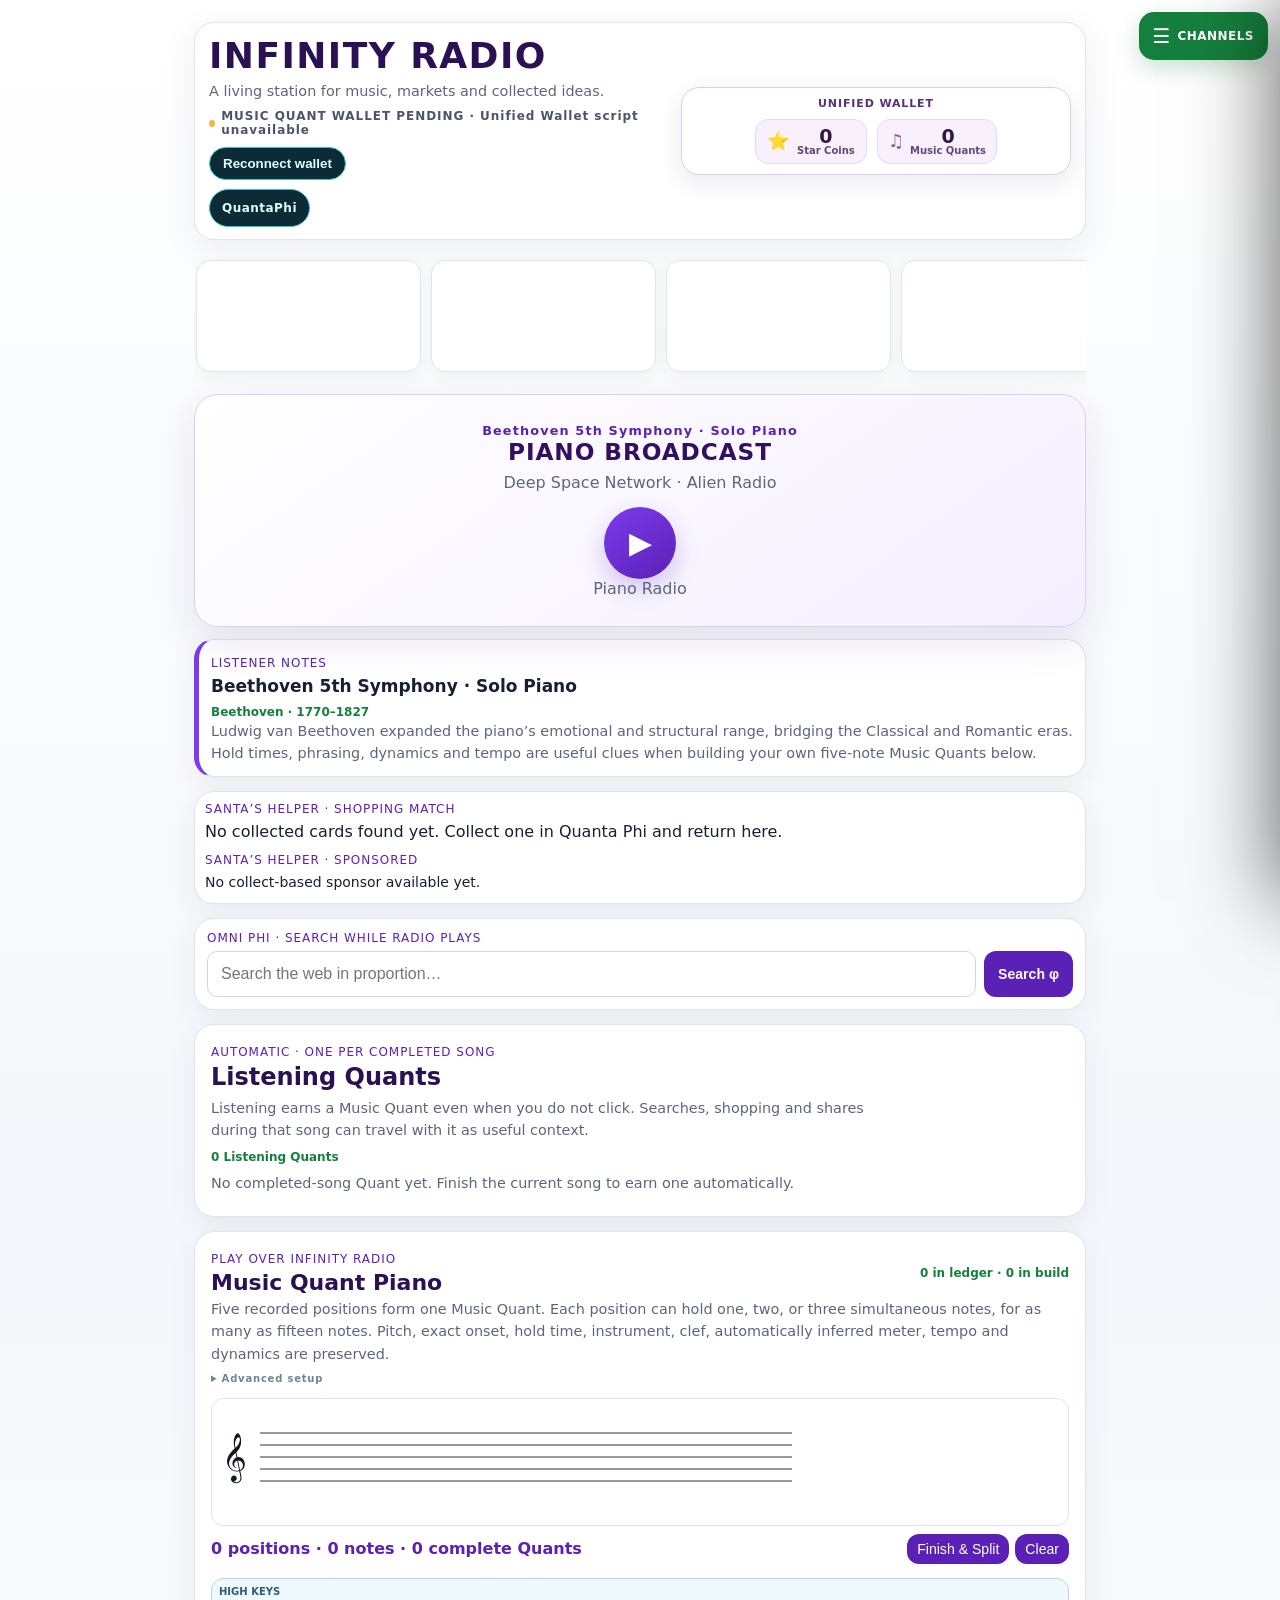
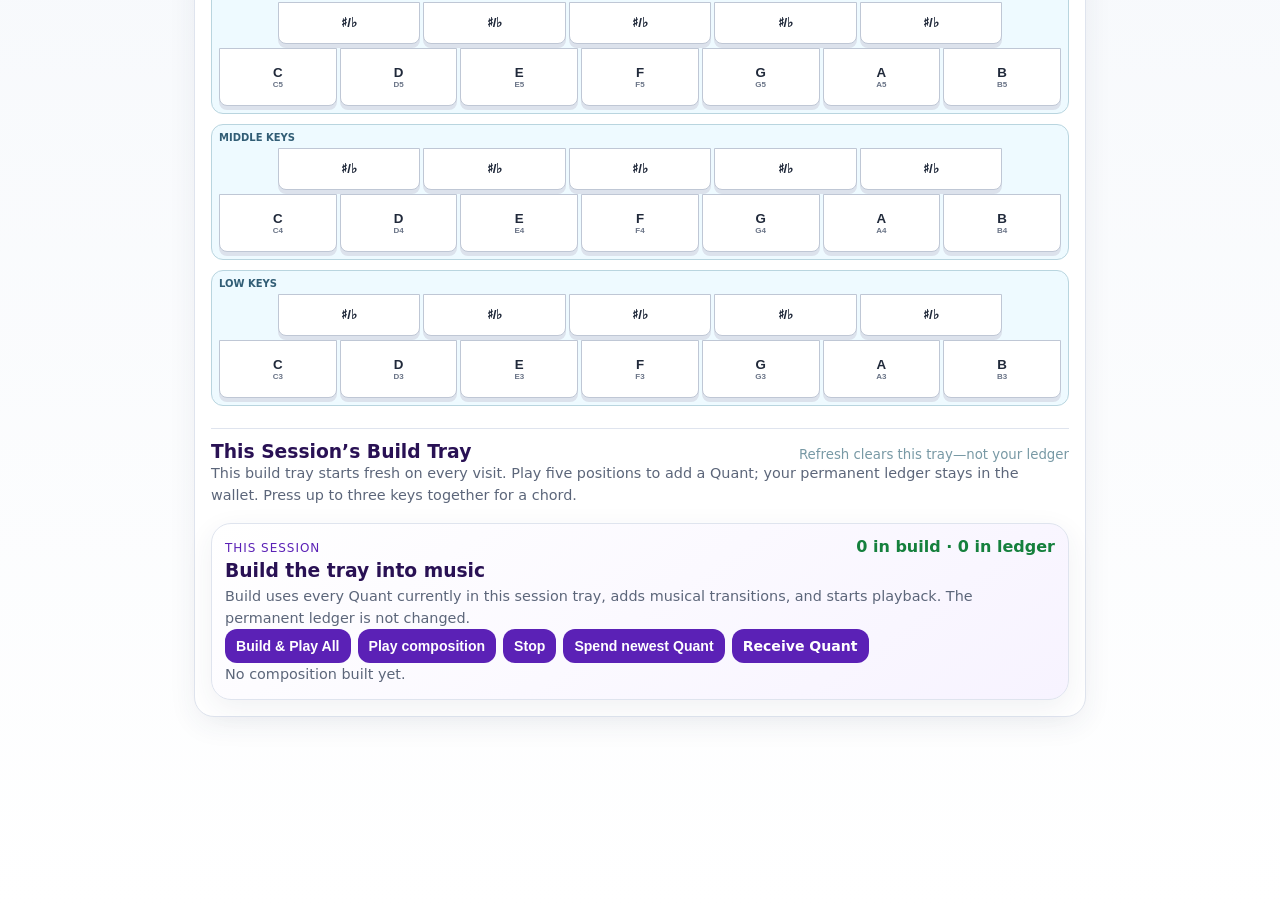
==== index.html @ 3c71a36d "Fix Radio device-wallet sync using shared cloud wallet bridge" ====
<!DOCTYPE html>
<html lang="en">
<head>
<meta charset="UTF-8">
<meta http-equiv="Cache-Control" content="no-cache, no-store, must-revalidate">
<meta name="viewport" content="width=device-width,initial-scale=1">
<title>Infinity Radio | QuantaPhi</title>
<link rel="canonical" href="https://quantaphi.org/infinity-radio/">
<meta name="description" content="Classical piano, live metals, and deep-focus listening across the Infinity network.">
<meta property="og:type" content="website">
<meta property="og:title" content="Infinity Radio | QuantaPhi">
<meta property="og:description" content="Classical piano, live metals, and deep-focus listening across the Infinity network.">
<meta property="og:url" content="https://quantaphi.org/infinity-radio/">
<meta property="og:image" content="https://quantaphi.org/infinity-radio/social-preview.png">
<meta property="og:image:width" content="1200">
<meta property="og:image:height" content="600">
<meta name="twitter:card" content="summary_large_image">
<meta name="twitter:title" content="Infinity Radio | QuantaPhi">
<meta name="twitter:description" content="Classical piano, live metals, and deep-focus listening across the Infinity network.">
<meta name="twitter:image" content="https://quantaphi.org/infinity-radio/social-preview.png">
<meta name="twitter:image:alt" content="Infinity Radio — classical piano, live metals, and deep focus.">
<link rel="stylesheet" href="style.css">
<style>
body{margin:0;background:#020812;color:#dff;font-family:Arial,sans-serif}
.radio-shell{max-width:760px;margin:auto;padding:14px}
.radio-head{display:flex;align-items:center;justify-content:space-between;gap:12px;margin:4px 0 16px}.radio-home-link{display:inline-flex;align-items:center;justify-content:center;min-height:38px;padding:0 12px;margin-top:9px;border:1px solid #37c9bd;border-radius:999px;background:#0c2b37;color:#dff;text-decoration:none;font:800 12px/1 system-ui,sans-serif;letter-spacing:.04em}.radio-brand{min-width:0}.radio-title{font-size:clamp(22px,7vw,34px);font-weight:900;letter-spacing:3px;margin:0}.radio-subtitle{margin:5px 0 0;color:#83a6b7;font-size:12px;letter-spacing:.08em}.wallet-host{flex:0 0 auto}.ledger-state{display:inline-flex;align-items:center;gap:6px;margin-top:7px;color:#86a7b7;font:700 10px/1 system-ui,sans-serif;letter-spacing:.08em}.ledger-state::before{content:'';width:7px;height:7px;border-radius:50%;background:#f2b84b;box-shadow:0 0 9px #f2b84b}.ledger-state.connected::before{background:#37e6a5;box-shadow:0 0 10px #37e6a5}.connect-account{display:block;margin-top:9px;border:1px solid #37c9bd;border-radius:999px;background:#0c2b37;color:#dff;padding:8px 13px;font-weight:700;cursor:pointer}.connect-account[hidden]{display:none}.account-dialog{width:min(420px,calc(100vw - 36px));box-sizing:border-box;border:1px solid #3aa3a5;border-radius:18px;background:#071827;color:#dff;box-shadow:0 20px 70px #000b;padding:20px}.account-dialog::backdrop{background:#000b}.account-dialog h2{margin:0 0 8px}.account-dialog p{line-height:1.4;color:#a9c7d1}.account-dialog label{display:block;margin:12px 0 5px}.account-dialog input{width:100%;box-sizing:border-box;min-height:42px;border:1px solid #53727b;border-radius:8px;background:#07111c;color:#fff;padding:9px;font-size:16px}.account-actions{display:flex;gap:10px;justify-content:flex-end;margin-top:16px}.account-actions button{border:1px solid #37c9bd;border-radius:9px;background:#103441;color:#fff;padding:10px 13px;font-weight:700}.account-status{min-height:1.4em;font-size:13px}
.metals{display:flex;gap:10px;overflow-x:auto;padding-bottom:12px}
.metal-widget{width:225px;height:106px;flex:0 0 225px;border:1px solid #314457;border-radius:8px;background:#06101d}
.player{position:relative;overflow:hidden;margin-top:18px;border:1px solid #2d6278;border-radius:20px;padding:34px 20px;text-align:center;background:radial-gradient(circle at 50% 0,#143a50 0,#071426 45%,#030a12 100%);box-shadow:0 18px 50px #0008,inset 0 1px #ffffff12}.player::before{content:'';position:absolute;inset:auto -10% -65px;height:150px;background:repeating-linear-gradient(90deg,#16d9d133 0 3px,transparent 3px 11px);mask:linear-gradient(transparent,#000);opacity:.8}.player>*{position:relative;z-index:1}
.player h1{font-size:22px;letter-spacing:2px;margin:0 0 8px}.player p{opacity:.72}
#play-btn{width:76px;height:76px;border-radius:50%;border:1px solid #16d9d1;background:#092438;color:white;font-size:30px;margin-top:15px}
.ad-rail{margin-top:14px;border:1px solid #314457;border-radius:10px;background:#06101d;padding:10px;min-height:58px}
.ad-label{font-size:10px;letter-spacing:1.5px;opacity:.6;margin-bottom:6px}
#ad-slot{font-size:14px;line-height:1.4} #ad-slot a{color:#dff}
#quanta-feed{display:grid;gap:10px}.quanta-card{border:1px solid #21465b;border-radius:9px;padding:10px;background:#071426}.quanta-card img{width:100%;max-height:210px;object-fit:cover;border-radius:7px;margin-bottom:8px}.quanta-card strong{display:block}.quanta-card p{font-size:13px;line-height:1.45;opacity:.82}.quanta-card a{color:#7ff}
.commerce-ad{position:relative;display:block;min-height:250px;border-radius:12px;overflow:hidden;background:linear-gradient(135deg,#101f31,#07101d);text-decoration:none;color:#fff}.commerce-ad img{display:block;width:100%;height:280px;object-fit:cover;margin:0!important;border-radius:0!important}.commerce-ad::after{content:'SHOP NOW';position:absolute;right:10px;bottom:10px;padding:9px 12px;border-radius:999px;background:#ffe15a;color:#171000;font:900 12px/1 Arial,sans-serif;letter-spacing:.08em;box-shadow:0 6px 18px #0008}.commerce-ad-loading{display:grid;place-items:center;min-height:250px;color:#aee;font-size:12px;letter-spacing:.12em}.commerce-note{margin-top:7px;font-size:10px;line-height:1.35;opacity:.58}
.omni-workbench{margin-top:14px;border:1px solid #315d75;border-radius:14px;background:#06101d;padding:12px}
.omni-search-form{display:flex;gap:8px}.omni-search-form input{min-width:0;flex:1;padding:13px;border:1px solid #315d75;border-radius:10px;background:#020812;color:#fff;font-size:16px}.omni-search-form button,.omni-browser-close{border:1px solid #16d9d1;border-radius:10px;background:#092438;color:#dff;font-weight:800;padding:10px 14px}
.omni-browser{margin-top:12px;border:1px solid #315d75;border-radius:12px;overflow:hidden;background:#fff}.omni-browser[hidden]{display:none}.omni-browser-head{display:flex;align-items:center;justify-content:space-between;gap:10px;padding:8px 10px;background:#071426;color:#dff}.omni-browser iframe{display:block;width:100%;height:72vh;min-height:560px;border:0;background:#fff}
body.web-mode .player{position:sticky;top:6px;z-index:50;margin-top:8px;padding:8px 12px;display:grid;grid-template-columns:1fr auto;align-items:center;text-align:left;box-shadow:0 10px 28px #000c}
body.web-mode .player h1,body.web-mode .player p,body.web-mode #piano-status{display:none}body.web-mode #play-btn{grid-column:2;grid-row:1;width:48px;height:48px;margin:0;font-size:20px}body.web-mode #np-channel{grid-column:1;grid-row:1;font-size:12px;letter-spacing:1.5px}
@media(max-width:520px){.radio-head{display:grid;grid-template-columns:minmax(0,1fr);align-items:start;gap:10px;padding-right:52px}.radio-brand{width:100%;min-width:0}.radio-title{font-size:clamp(20px,7vw,28px);line-height:1.05;white-space:nowrap}.radio-subtitle{max-width:none}.wallet-host{width:100%;min-width:0}.wallet-host #controlPhiWalletButton{width:100%;min-height:42px!important;justify-content:center;padding:7px 10px!important}.cp-wallet-button-label{display:inline!important}.cp-wallet-button-assets{display:grid!important}.omni-browser iframe{height:76vh;min-height:520px}}
</style>
<link rel="stylesheet" href="oracle-theme.css?v=20260927-oracle1"><style id="radio-wallet-cards">
.wallet-host #controlPhiWalletButton{display:flex;flex-wrap:wrap;justify-content:center;gap:10px;width:100%;padding:10px;border:1px solid #cfb9df;border-radius:18px;background:#fff;color:#321647;box-shadow:0 8px 25px #351c4d18}
.wallet-host #controlPhiWalletButton .cp-wallet-button-label{flex-basis:100%;font-size:11px;letter-spacing:.08em;text-transform:uppercase;color:#583273}
.wallet-host #controlPhiWalletButton .cp-wallet-pill{display:grid;grid-template-columns:auto auto;grid-template-rows:auto auto;column-gap:6px;align-items:center;min-width:112px;padding:7px 10px;border:1px solid #e8d8f0;border-radius:13px;background:#f8f1fc}
.wallet-host #controlPhiWalletButton .cp-wallet-pill>span{grid-row:1/3;font-size:18px;color:#8d56ab}
.wallet-host #controlPhiWalletButton .cp-wallet-pill strong{font-size:19px;line-height:1;color:#321647}
.wallet-host #controlPhiWalletButton .cp-wallet-pill small{font-size:10px;color:#644779;opacity:1}
#controlPhiWalletPanel{background:#fff!important;color:#321647!important;border:1px solid #cfb9df!important;box-shadow:0 18px 45px #351c4d33!important}
#controlPhiWalletPanel .cp-wallet-asset{background:#f8f1fc!important;border-color:#e8d8f0!important}
#controlPhiWalletPanel .cp-wallet-asset strong{color:#321647}
#controlPhiWalletPanel .cp-wallet-asset span,#controlPhiWalletPanel .cp-wallet-asset small,#controlPhiWalletPanel p{color:#644779!important}
#controlPhiWalletPanel .cp-music-quant-wallet>strong{color:#583273!important}
#controlPhiWalletPanel .cp-music-quant-row{background:#f8f1fc;color:#321647;border-color:#e8d8f0}
#controlPhiWalletPanel .cp-music-quant-row small{color:#644779}
@media(max-width:560px){
.wallet-host #controlPhiWalletButton{position:relative;right:auto;bottom:auto;min-height:74px;box-sizing:border-box}
.wallet-host #controlPhiWalletButton .cp-wallet-pill{flex:1;min-width:0}
#controlPhiWalletPanel{left:0!important;right:0!important;bottom:0!important;width:auto!important;max-height:75dvh!important;border-radius:20px 20px 0 0!important;padding:18px 14px calc(18px + env(safe-area-inset-bottom))!important}
}
</style>
<script type="module" src="https://static.cloudflareinsights.com/beacon.min.js" data-cf-beacon='{"token":"992ccaa311754974becbcebf74de1b34"}'></script></head>
<body>
<div class="radio-shell">
<header class="radio-head"><div class="radio-brand"><h1 class="radio-title">INFINITY RADIO</h1><p class="radio-subtitle">A living station for music, markets and collected ideas.</p><span class="ledger-state" id="ledgerState">SYNCING UNIFIED WALLET</span><button class="connect-account" id="connectAccountButton" type="button" hidden>Recover wallet</button><a class="radio-home-link" href="https://quantaphi.org/">QuantaPhi</a></div><div class="wallet-host" data-control-phi-wallet-host></div></header>
<dialog class="account-dialog" id="connectAccountDialog" aria-labelledby="connectAccountTitle"><h2 id="connectAccountTitle">Recover StarQuest wallet</h2><p>This device connects automatically. Use an existing StarQuest username and password here only to recover a wallet from another browser.</p><form id="connectAccountForm"><label for="connectUsername">Username</label><input id="connectUsername" name="username" autocomplete="username" required minlength="3"><label for="connectPassword">Password</label><input id="connectPassword" name="password" type="password" autocomplete="current-password" required><p class="account-status" id="connectAccountStatus" role="status"></p><div class="account-actions"><button type="button" data-close-account>Cancel</button><button type="submit">Connect & sync</button></div></form></dialog>
<section class="metals" aria-label="Live metal prices">
<iframe class="metal-widget" title="Gold" src="https://metal-sentinel.com/widget/AU?currency=USD&amp;theme=light"></iframe>
<iframe class="metal-widget" title="Silver" src="https://metal-sentinel.com/widget/AG?currency=USD&amp;theme=light"></iframe>
<iframe class="metal-widget" title="Platinum" src="https://metal-sentinel.com/widget/PT?currency=USD&amp;theme=light"></iframe>
<iframe class="metal-widget" title="Palladium" src="https://metal-sentinel.com/widget/PD?currency=USD&amp;theme=light"></iframe>
<iframe class="metal-widget" title="Copper" src="https://metal-sentinel.com/widget/CU?currency=USD&amp;theme=light"></iframe>
<iframe class="metal-widget" title="Nickel" src="https://metal-sentinel.com/widget/NI?currency=USD&amp;theme=light"></iframe>
<iframe class="metal-widget" title="Aluminum" src="https://metal-sentinel.com/widget/AL?currency=USD&amp;theme=light"></iframe>
<iframe class="metal-widget" title="Zinc" src="https://metal-sentinel.com/widget/ZN?currency=USD&amp;theme=light"></iframe>
<iframe class="metal-widget" title="Lead" src="https://metal-sentinel.com/widget/PB?currency=USD&amp;theme=light"></iframe>
</section>
<main class="player">
<div id="np-channel">CLASSICAL PIANO</div>
<h1 id="np-title">INFINITY RADIO</h1>
<p id="np-artist">Continuous classical piano</p>
<button id="play-btn" type="button" onclick="togglePlay()" aria-label="Play or pause">▶</button>
<div id="piano-status">Piano Radio</div>
<div id="freq-display" hidden>88.1</div><div id="channel-name" hidden>PIANO</div><div id="signal-bars" hidden></div><ul id="channel-list" hidden></ul><div id="sig-meter-signal" hidden></div>
</main>
<section class="ad-rail" aria-label="Phi collects">
  <div class="ad-label">SANTA’S HELPER · SHOPPING MATCH</div>
  <div id="quanta-feed">Open Quanta Phi and collect cards to build this feed.</div>
  <div class="ad-label" style="margin-top:12px">SANTA’S HELPER · SPONSORED</div>
  <div id="ad-slot">No collect-based sponsor available yet.</div>
</section>
<section class="omni-workbench" aria-label="Omni Phi web search">
  <div class="ad-label">OMNI PHI · SEARCH WHILE RADIO PLAYS</div>
  <form class="omni-search-form" id="omniRadioSearch">
    <input id="omniRadioQuery" type="search" maxlength="1000" placeholder="Search the web in proportion…" aria-label="Search Omni Phi">
    <button type="submit">Search φ</button>
  </form>
  <section class="omni-browser" id="omniBrowser" hidden>
    <header class="omni-browser-head"><strong id="omniBrowserTitle">Omni Phi</strong><button class="omni-browser-close" id="closeOmniBrowser" type="button">Close web</button></header>
    <iframe id="omniBrowserFrame" title="Omni Phi search results" loading="eager"></iframe>
  </section>
</section>
</div>
<script src="asset-balances.js?v=20261003-assets2"></script><script src="control-phi.js?v=20261011-verified-music-wallet3"></script>
<script src="https://www-infinity4.github.io/TV-Database/js/auth.js"></script>
<script>window.STARQUEST_LEDGER_CONFIG=window.STARQUEST_LEDGER_CONFIG||{endpoint:"https://starquest-ledger.marvaseater.workers.dev"};</script>
<script src="https://www-infinity4.github.io/TV-Database/js/starquest-cloud-ledger.js?v=20260927-unified3"></script>
<!-- First-party wallet device credential transfer, never automated navigation. -->
<script>window.QuantaCloudConnectionDisableAutoRecovery=true;</script>
<script src="https://quantaphi.org/cloud-wallet-client.js?v=20261013-radio-owner-reconnect1"></script>
<script src="radio-device-wallet.js?v=20261013-owner-reconnect1"></script>
<script>document.addEventListener("starquest:ledger-connected",()=>{const el=document.getElementById("ledgerState");if(el){el.textContent="UNIFIED WALLET CONNECTED";el.classList.add("connected")}window.ControlPhi?.refreshWallet?.()});document.addEventListener("starquest:ledger-error",event=>{const el=document.getElementById("ledgerState");if(el)el.textContent="WALLET PENDING · "+String(event.detail?.error||"UNKNOWN").replace(/_/g," ").toUpperCase()});document.addEventListener("DOMContentLoaded",()=>{if(!window.StarQuestAuth?.currentUser?.()){const el=document.getElementById("ledgerState");if(el)el.textContent="GUEST · CONNECT ACCOUNT FOR CLOUD WALLET"}});</script>
<script src="https://unified-wallet.marvaseater.workers.dev/unified-wallet.js?v=20260927-cloud2"></script>
<script src="app.js?v=20260927-archive100"></script>
<script src="music-quant-store.js?v=20260927-idb1"></script>
<script src="music-quant.js?v=20260928-cloud-commit7"></script>
<script src="music-quant-composer.js?v=20260928-continuous1"></script>
<script src="listening-quant.js?v=20260927-listening1"></script>
<script src="music-quant-cloud.js?v=20261014-device-bridge4"></script>
<script src="listener-notes.js?v=20260927-notes1"></script>
<script src="unified-wallet-bridge.js?v=20261014-device-bridge4"></script>
<script src="music-quant-transfer.js?v=20260928-transfer1"></script>
<script src="radio-account.js?v=20261013-owner-reconnect1"></script>
</body>
</html>
---- style.css ----
/* ================================================================
   ALIEN RADIO — Futuristic Sci-Fi HUD Stylesheet
   ================================================================ */

:root {
  --neon-cyan:    #00fff7;
  --neon-green:   #00ff88;
  --neon-purple:  #cc44ff;
  --neon-orange:  #ff8800;
  --neon-red:     #ff2244;
  --neon-blue:    #0088ff;
  --bg-deep:      #040810;
  --bg-dark:      #060d1a;
  --bg-panel:     #0a1428;
  --bg-card:      #0d1e38;
  --border-dim:   rgba(0, 255, 247, 0.15);
  --border-glow:  rgba(0, 255, 247, 0.55);
  --text-primary: #c8f0ff;
  --text-dim:     #4a7a99;
  --font-mono:    'Share Tech Mono', 'Courier New', monospace;
  --font-hud:     'Orbitron', 'Arial', sans-serif;
}

/* Fonts are loaded via <link> in HTML for optimal performance */

*, *::before, *::after { box-sizing: border-box; margin: 0; padding: 0; }

html { font-size: 14px; scroll-behavior: smooth; }

body {
  background: var(--bg-deep);
  color: var(--text-primary);
  font-family: var(--font-mono);
  min-height: 100vh;
  overflow-x: hidden;
  position: relative;
}

/* ── Starfield background ── */
body::before {
  content: '';
  position: fixed;
  inset: 0;
  background-image:
    radial-gradient(1px 1px at 10% 15%, rgba(0,255,247,0.4) 0%, transparent 100%),
    radial-gradient(1px 1px at 30% 55%, rgba(200,240,255,0.3) 0%, transparent 100%),
    radial-gradient(1px 1px at 55% 20%, rgba(204,68,255,0.3) 0%, transparent 100%),
    radial-gradient(1px 1px at 70% 80%, rgba(0,255,136,0.3) 0%, transparent 100%),
    radial-gradient(1px 1px at 85% 40%, rgba(200,240,255,0.2) 0%, transparent 100%),
    radial-gradient(1px 1px at 20% 90%, rgba(0,136,255,0.25) 0%, transparent 100%),
    radial-gradient(1px 1px at 95% 10%, rgba(0,255,247,0.2) 0%, transparent 100%),
    radial-gradient(1px 1px at 45% 70%, rgba(200,240,255,0.2) 0%, transparent 100%);
  pointer-events: none;
  z-index: 0;
}

/* Scanline overlay */
body::after {
  content: '';
  position: fixed;
  inset: 0;
  background: repeating-linear-gradient(
    0deg,
    transparent,
    transparent 2px,
    rgba(0, 0, 0, 0.08) 2px,
    rgba(0, 0, 0, 0.08) 4px
  );
  pointer-events: none;
  z-index: 1;
}

/* ── Layout ── */
#app { position: relative; z-index: 2; }

.container {
  max-width: 1400px;
  margin: 0 auto;
  padding: 0 1rem;
}

/* ── Header ── */
.site-header {
  border-bottom: 1px solid var(--border-dim);
  background: linear-gradient(180deg, rgba(0,255,247,0.04) 0%, transparent 100%);
  padding: 0.75rem 1.5rem;
  display: flex;
  align-items: center;
  justify-content: space-between;
  position: sticky;
  top: 0;
  z-index: 100;
  backdrop-filter: blur(10px);
}

.logo {
  display: flex;
  align-items: center;
  gap: 0.75rem;
}

.logo-symbol {
  font-size: 2rem;
  animation: pulse-symbol 2s ease-in-out infinite;
}

@keyframes pulse-symbol {
  0%, 100% { filter: drop-shadow(0 0 6px var(--neon-cyan)); opacity: 1; }
  50%       { filter: drop-shadow(0 0 18px var(--neon-cyan)); opacity: 0.85; }
}

.logo-title {
  font-family: var(--font-hud);
  font-size: 1.4rem;
  font-weight: 900;
  letter-spacing: 0.25em;
  background: linear-gradient(90deg, var(--neon-cyan), var(--neon-green));
  -webkit-background-clip: text;
  -webkit-text-fill-color: transparent;
  background-clip: text;
  text-shadow: none;
}

.logo-subtitle {
  font-size: 0.65rem;
  letter-spacing: 0.2em;
  color: var(--text-dim);
  text-transform: uppercase;
}

.header-status {
  display: flex;
  align-items: center;
  gap: 1.5rem;
  font-size: 0.7rem;
  color: var(--text-dim);
}

.status-dot {
  display: inline-flex;
  align-items: center;
  gap: 0.35rem;
}

.dot {
  width: 7px;
  height: 7px;
  border-radius: 50%;
  background: var(--neon-green);
  box-shadow: 0 0 8px var(--neon-green);
  animation: blink 1.4s step-end infinite;
}

.dot.orange { background: var(--neon-orange); box-shadow: 0 0 8px var(--neon-orange); animation-delay: 0.5s; }
.dot.purple { background: var(--neon-purple); box-shadow: 0 0 8px var(--neon-purple); animation-delay: 1s; }

@keyframes blink {
  0%, 80%, 100% { opacity: 1; }
  40% { opacity: 0.2; }
}

.header-time {
  font-family: var(--font-hud);
  font-size: 0.75rem;
  color: var(--neon-cyan);
  letter-spacing: 0.1em;
}

/* ── Daily metals ticker ── */
.metals-ticker {
  background: linear-gradient(90deg, transparent, rgba(255,136,0,0.08), transparent);
  border-top: 1px solid rgba(255,136,0,0.2);
  border-bottom: 1px solid rgba(255,136,0,0.2);
  padding: 0.3rem 0;
  overflow: hidden;
  position: relative;
}

.ticker-track {
  display: flex;
  gap: 3rem;
  animation: ticker-scroll 40s linear infinite;
  white-space: nowrap;
}

@keyframes ticker-scroll {
  from { transform: translateX(0); }
  to   { transform: translateX(-50%); }
}

.ticker-item {
  display: inline-flex;
  align-items: center;
  gap: 0.5rem;
  font-size: 0.7rem;
  font-family: var(--font-mono);
  color: var(--neon-orange);
}

.ticker-label { color: var(--text-dim); }
.ticker-value { color: var(--neon-orange); }
.ticker-up    { color: var(--neon-green); }
.ticker-down  { color: var(--neon-red); }

.metals-ticker::before,
.metals-ticker::after {
  content: '';
  position: absolute;
  top: 0; bottom: 0;
  width: 60px;
  z-index: 2;
  pointer-events: none;
}
.metals-ticker::before { left: 0; background: linear-gradient(90deg, var(--bg-deep), transparent); }
.metals-ticker::after  { right: 0; background: linear-gradient(-90deg, var(--bg-deep), transparent); }

/* ── Main grid ── */
.main-grid {
  display: grid;
  grid-template-columns: 280px 1fr 300px;
  grid-template-rows: auto;
  gap: 1rem;
  padding: 1rem;
  min-height: calc(100vh - 120px);
}

@media (max-width: 1100px) {
  .main-grid { grid-template-columns: 1fr 1fr; }
  .col-right  { grid-column: 1 / -1; }
}
@media (max-width: 700px) {
  .main-grid { grid-template-columns: 1fr; }
}

/* ── HUD Panel card ── */
.hud-panel {
  background: var(--bg-panel);
  border: 1px solid var(--border-dim);
  border-radius: 6px;
  position: relative;
  overflow: hidden;
}

.hud-panel::before {
  content: '';
  position: absolute;
  top: 0; left: 0; right: 0;
  height: 2px;
  background: linear-gradient(90deg, transparent, var(--neon-cyan), transparent);
}

.panel-header {
  display: flex;
  align-items: center;
  justify-content: space-between;
  padding: 0.6rem 1rem;
  border-bottom: 1px solid var(--border-dim);
  font-family: var(--font-hud);
  font-size: 0.65rem;
  letter-spacing: 0.18em;
  text-transform: uppercase;
  color: var(--neon-cyan);
}

.panel-title-group { display: flex; align-items: center; gap: 0.5rem; }
.panel-icon { font-size: 0.9rem; }

.panel-badge {
  background: rgba(0,255,247,0.1);
  border: 1px solid rgba(0,255,247,0.3);
  border-radius: 3px;
  padding: 0.1rem 0.4rem;
  font-size: 0.6rem;
  color: var(--neon-cyan);
}

.panel-body { padding: 0.75rem; }

/* ── Channel Scanner ── */
.scanner-display {
  background: var(--bg-deep);
  border: 1px solid var(--border-dim);
  border-radius: 4px;
  padding: 1rem;
  text-align: center;
  margin-bottom: 0.75rem;
  position: relative;
  overflow: hidden;
}

.scanner-display::after {
  content: '';
  position: absolute;
  inset: 0;
  background: linear-gradient(180deg, rgba(0,255,247,0.04) 0%, transparent 50%);
  pointer-events: none;
}

.freq-display {
  font-family: var(--font-hud);
  font-size: 2.4rem;
  font-weight: 700;
  color: var(--neon-cyan);
  text-shadow: 0 0 20px rgba(0,255,247,0.7);
  letter-spacing: 0.05em;
  line-height: 1.1;
}

.freq-unit {
  font-size: 0.8rem;
  color: var(--text-dim);
  letter-spacing: 0.2em;
  margin-top: 0.2rem;
}

.channel-name {
  font-family: var(--font-hud);
  font-size: 0.75rem;
  color: var(--neon-green);
  letter-spacing: 0.15em;
  margin-top: 0.5rem;
  text-transform: uppercase;
}

.signal-bar-row {
  display: flex;
  align-items: center;
  gap: 0.3rem;
  margin-top: 0.6rem;
  justify-content: center;
}

.sig-bar {
  width: 6px;
  border-radius: 2px;
  background: rgba(0,255,247,0.15);
  transition: all 0.3s ease;
}

.sig-bar.active { background: var(--neon-cyan); box-shadow: 0 0 6px rgba(0,255,247,0.6); }

/* Scanner controls */
.scanner-controls {
  display: grid;
  grid-template-columns: 1fr 1fr 1fr;
  gap: 0.4rem;
  margin-bottom: 0.75rem;
}

.hud-btn {
  background: rgba(0,255,247,0.05);
  border: 1px solid rgba(0,255,247,0.2);
  border-radius: 4px;
  color: var(--neon-cyan);
  font-family: var(--font-mono);
  font-size: 0.65rem;
  letter-spacing: 0.1em;
  padding: 0.4rem 0.3rem;
  cursor: pointer;
  text-transform: uppercase;
  transition: all 0.2s ease;
  text-align: center;
}

.hud-btn:hover {
  background: rgba(0,255,247,0.12);
  border-color: var(--neon-cyan);
  box-shadow: 0 0 10px rgba(0,255,247,0.2), inset 0 0 10px rgba(0,255,247,0.05);
  color: #fff;
}

.hud-btn.active {
  background: rgba(0,255,247,0.18);
  border-color: var(--neon-cyan);
  box-shadow: 0 0 14px rgba(0,255,247,0.35);
}

.hud-btn.green { color: var(--neon-green); border-color: rgba(0,255,136,0.2); }
.hud-btn.green:hover { background: rgba(0,255,136,0.12); border-color: var(--neon-green); box-shadow: 0 0 10px rgba(0,255,136,0.2); }
.hud-btn.orange { color: var(--neon-orange); border-color: rgba(255,136,0,0.2); }
.hud-btn.orange:hover { background: rgba(255,136,0,0.12); border-color: var(--neon-orange); box-shadow: 0 0 10px rgba(255,136,0,0.2); }
.hud-btn.red { color: var(--neon-red); border-color: rgba(255,34,68,0.2); }
.hud-btn.red:hover { background: rgba(255,34,68,0.12); border-color: var(--neon-red); }
.hud-btn.full { grid-column: 1 / -1; }

/* Volume knob */
.volume-row {
  display: flex;
  align-items: center;
  gap: 0.5rem;
  margin-bottom: 0.75rem;
}

.vol-label {
  font-size: 0.6rem;
  color: var(--text-dim);
  letter-spacing: 0.15em;
  text-transform: uppercase;
  min-width: 35px;
}

.vol-slider {
  flex: 1;
  -webkit-appearance: none;
  appearance: none;
  height: 3px;
  background: rgba(0,255,247,0.15);
  border-radius: 2px;
  outline: none;
}

.vol-slider::-webkit-slider-thumb {
  -webkit-appearance: none;
  width: 12px;
  height: 12px;
  border-radius: 50%;
  background: var(--neon-cyan);
  box-shadow: 0 0 8px var(--neon-cyan);
  cursor: pointer;
}

.vol-slider::-moz-range-thumb {
  width: 12px;
  height: 12px;
  border-radius: 50%;
  background: var(--neon-cyan);
  box-shadow: 0 0 8px var(--neon-cyan);
  cursor: pointer;
  border: none;
}

/* Channel list */
.channel-list {
  list-style: none;
  display: flex;
  flex-direction: column;
  gap: 0.3rem;
}

.channel-item {
  display: flex;
  align-items: center;
  gap: 0.6rem;
  padding: 0.45rem 0.6rem;
  border-radius: 4px;
  cursor: pointer;
  border: 1px solid transparent;
  transition: all 0.2s ease;
  font-size: 0.7rem;
}

.channel-item:hover {
  background: rgba(0,255,247,0.05);
  border-color: var(--border-dim);
}

.channel-item.active {
  background: rgba(0,255,247,0.08);
  border-color: rgba(0,255,247,0.3);
}

.ch-num {
  font-family: var(--font-hud);
  font-size: 0.6rem;
  color: var(--text-dim);
  min-width: 22px;
}

.ch-dot {
  width: 6px;
  height: 6px;
  border-radius: 50%;
  flex-shrink: 0;
}

.ch-info { flex: 1; min-width: 0; }

.ch-name {
  color: var(--text-primary);
  letter-spacing: 0.05em;
  white-space: nowrap;
  overflow: hidden;
  text-overflow: ellipsis;
}

.ch-freq {
  font-size: 0.6rem;
  color: var(--text-dim);
  margin-top: 0.1rem;
}

.ch-sig {
  font-family: var(--font-hud);
  font-size: 0.6rem;
  color: var(--text-dim);
}

/* ── Centre: Visualizer + Now Playing ── */
.col-center { display: flex; flex-direction: column; gap: 1rem; }

.now-playing-card {
  background: var(--bg-panel);
  border: 1px solid var(--border-dim);
  border-radius: 6px;
  padding: 1rem 1.25rem;
  display: flex;
  align-items: center;
  gap: 1rem;
  position: relative;
  overflow: hidden;
}

.now-playing-card::before {
  content: '';
  position: absolute;
  top: 0; left: 0; right: 0;
  height: 2px;
  background: linear-gradient(90deg, transparent, var(--neon-green), transparent);
}

.np-art {
  width: 70px;
  height: 70px;
  border-radius: 50%;
  background: conic-gradient(
    var(--neon-purple) 0deg,
    var(--neon-cyan) 120deg,
    var(--neon-green) 240deg,
    var(--neon-purple) 360deg
  );
  display: flex;
  align-items: center;
  justify-content: center;
  font-size: 1.8rem;
  flex-shrink: 0;
  animation: spin-art 8s linear infinite paused;
  box-shadow: 0 0 20px rgba(204,68,255,0.4);
}

.np-art.playing { animation-play-state: running; }

@keyframes spin-art {
  from { transform: rotate(0deg); }
  to   { transform: rotate(360deg); }
}

.np-info { flex: 1; }
.np-channel {
  font-size: 0.6rem;
  color: var(--text-dim);
  letter-spacing: 0.2em;
  text-transform: uppercase;
  font-family: var(--font-hud);
}
.np-title {
  font-family: var(--font-hud);
  font-size: 1rem;
  font-weight: 600;
  color: var(--text-primary);
  letter-spacing: 0.08em;
  margin: 0.2rem 0;
}
.np-artist { font-size: 0.7rem; color: var(--text-dim); }

.np-controls {
  display: flex;
  align-items: center;
  gap: 0.5rem;
}

.np-btn {
  background: none;
  border: 1px solid rgba(0,255,247,0.2);
  border-radius: 50%;
  width: 34px;
  height: 34px;
  color: var(--text-dim);
  cursor: pointer;
  display: flex;
  align-items: center;
  justify-content: center;
  font-size: 0.85rem;
  transition: all 0.2s ease;
}

.np-btn:hover { color: var(--neon-cyan); border-color: var(--neon-cyan); box-shadow: 0 0 10px rgba(0,255,247,0.3); }
.np-btn.play-btn {
  width: 42px; height: 42px;
  background: rgba(0,255,247,0.1);
  border-color: var(--neon-cyan);
  color: var(--neon-cyan);
  font-size: 1.1rem;
}
.np-btn.play-btn:hover { background: rgba(0,255,247,0.2); box-shadow: 0 0 16px rgba(0,255,247,0.4); }

/* ── Visualizer Canvas ── */
.visualizer-wrap {
  position: relative;
  flex: 1;
}

#visualizer {
  width: 100%;
  height: 220px;
  display: block;
  background: var(--bg-deep);
  border-radius: 4px;
  border: 1px solid var(--border-dim);
}

.vis-overlay {
  position: absolute;
  top: 0; left: 0; right: 0; bottom: 0;
  pointer-events: none;
  border-radius: 4px;
}

.vis-overlay::before {
  content: 'SPECTRUM ANALYSIS';
  position: absolute;
  top: 6px; left: 10px;
  font-family: var(--font-hud);
  font-size: 0.55rem;
  letter-spacing: 0.2em;
  color: rgba(0,255,247,0.3);
}

.vis-type-row {
  display: flex;
  gap: 0.4rem;
  margin-top: 0.5rem;
  flex-wrap: wrap;
}

.vis-type-btn {
  background: rgba(0,255,247,0.04);
  border: 1px solid rgba(0,255,247,0.15);
  border-radius: 3px;
  color: var(--text-dim);
  font-size: 0.62rem;
  padding: 0.2rem 0.5rem;
  cursor: pointer;
  letter-spacing: 0.1em;
  text-transform: uppercase;
  font-family: var(--font-mono);
  transition: all 0.15s ease;
}

.vis-type-btn:hover, .vis-type-btn.active {
  background: rgba(0,255,247,0.1);
  border-color: rgba(0,255,247,0.4);
  color: var(--neon-cyan);
}

/* ── AI Dashboard ── */
.ai-grid {
  display: grid;
  grid-template-columns: 1fr 1fr;
  gap: 0.5rem;
  margin-bottom: 0.75rem;
}

.ai-card {
  background: var(--bg-deep);
  border: 1px solid var(--border-dim);
  border-radius: 4px;
  padding: 0.5rem 0.6rem;
  position: relative;
  overflow: hidden;
  cursor: default;
  transition: border-color 0.3s ease, box-shadow 0.3s ease;
}

.ai-card:hover {
  border-color: rgba(0,255,247,0.35);
  box-shadow: 0 0 12px rgba(0,255,247,0.1);
}

.ai-card.active-ai {
  border-color: rgba(0,255,136,0.4);
  box-shadow: 0 0 14px rgba(0,255,136,0.15);
}

.ai-symbol {
  font-size: 1.1rem;
  line-height: 1;
  margin-bottom: 0.2rem;
}

.ai-name {
  font-family: var(--font-hud);
  font-size: 0.6rem;
  font-weight: 600;
  letter-spacing: 0.1em;
  color: var(--neon-cyan);
  text-transform: uppercase;
}

.ai-role {
  font-size: 0.58rem;
  color: var(--text-dim);
  margin-top: 0.15rem;
  line-height: 1.3;
}

.ai-progress {
  height: 2px;
  background: rgba(0,255,247,0.1);
  border-radius: 1px;
  margin-top: 0.4rem;
  overflow: hidden;
}

.ai-progress-bar {
  height: 100%;
  border-radius: 1px;
  background: var(--neon-green);
  width: 0%;
  transition: width 0.6s ease;
}

.ai-status-text {
  font-size: 0.55rem;
  color: var(--text-dim);
  margin-top: 0.15rem;
  font-family: var(--font-mono);
}

/* ── Giro Quantum Core ── */
.giro-core-wrap {
  display: flex;
  justify-content: center;
  align-items: center;
  padding: 0.75rem 0;
}

.giro-core {
  position: relative;
  width: 120px;
  height: 120px;
}

.giro-ring {
  position: absolute;
  border-radius: 50%;
  border: 1px solid;
  top: 50%; left: 50%;
  transform: translate(-50%, -50%);
}

.ring-1 {
  width: 120px; height: 120px;
  border-color: rgba(0,255,247,0.3);
  animation: ring-spin 6s linear infinite;
  box-shadow: 0 0 10px rgba(0,255,247,0.15);
}
.ring-2 {
  width: 90px; height: 90px;
  border-color: rgba(204,68,255,0.4);
  animation: ring-spin 4s linear infinite reverse;
}
.ring-3 {
  width: 60px; height: 60px;
  border-color: rgba(0,255,136,0.35);
  animation: ring-spin 3s linear infinite;
}

@keyframes ring-spin {
  from { transform: translate(-50%, -50%) rotate(0deg); }
  to   { transform: translate(-50%, -50%) rotate(360deg); }
}

.ring-1::before, .ring-2::before, .ring-3::before {
  content: '';
  position: absolute;
  width: 6px; height: 6px;
  border-radius: 50%;
  top: -3px; left: 50%;
  transform: translateX(-50%);
}

.ring-1::before { background: var(--neon-cyan); box-shadow: 0 0 8px var(--neon-cyan); }
.ring-2::before { background: var(--neon-purple); box-shadow: 0 0 8px var(--neon-purple); }
.ring-3::before { background: var(--neon-green); box-shadow: 0 0 8px var(--neon-green); }

.giro-center {
  position: absolute;
  top: 50%; left: 50%;
  transform: translate(-50%, -50%);
  width: 28px; height: 28px;
  border-radius: 50%;
  background: radial-gradient(circle, rgba(0,255,247,0.5), rgba(0,255,247,0.05));
  box-shadow: 0 0 20px rgba(0,255,247,0.5);
  display: flex;
  align-items: center;
  justify-content: center;
  font-size: 0.9rem;
}

/* ── Verified commit feed ── */
.commit-feed {
  max-height: 180px;
  overflow-y: auto;
  scrollbar-width: thin;
  scrollbar-color: rgba(255,136,0,0.3) transparent;
}

.commit-feed::-webkit-scrollbar { width: 4px; }
.commit-feed::-webkit-scrollbar-track { background: transparent; }
.commit-feed::-webkit-scrollbar-thumb { background: rgba(255,136,0,0.3); border-radius: 2px; }

.tx-item {
  display: flex;
  align-items: flex-start;
  gap: 0.5rem;
  padding: 0.4rem 0;
  border-bottom: 1px solid rgba(255,136,0,0.08);
  font-size: 0.63rem;
  animation: tx-appear 0.4s ease-out;
}

@keyframes tx-appear {
  from { opacity: 0; transform: translateY(-6px); }
  to   { opacity: 1; transform: translateY(0); }
}

.tx-icon { font-size: 0.8rem; flex-shrink: 0; }
.tx-hash { font-family: var(--font-mono); color: var(--neon-orange); font-size: 0.6rem; }
.tx-action { color: var(--text-dim); font-size: 0.58rem; }
.tx-value { color: var(--neon-green); font-family: var(--font-hud); font-size: 0.6rem; margin-top: 0.1rem; }

/* ── Signal Meter ── */
.signal-meters { display: flex; flex-direction: column; gap: 0.4rem; }

.sig-meter-row {
  display: flex;
  align-items: center;
  gap: 0.5rem;
  font-size: 0.62rem;
}

.sig-meter-label { color: var(--text-dim); min-width: 55px; }

.sig-meter-bar {
  flex: 1;
  height: 5px;
  background: rgba(255,255,255,0.06);
  border-radius: 3px;
  overflow: hidden;
}

.sig-meter-fill {
  height: 100%;
  border-radius: 3px;
  transition: width 1s ease;
}

.fill-cyan   { background: linear-gradient(90deg, rgba(0,255,247,0.4), var(--neon-cyan)); box-shadow: 0 0 6px rgba(0,255,247,0.4); }
.fill-green  { background: linear-gradient(90deg, rgba(0,255,136,0.4), var(--neon-green)); }
.fill-purple { background: linear-gradient(90deg, rgba(204,68,255,0.4), var(--neon-purple)); }
.fill-orange { background: linear-gradient(90deg, rgba(255,136,0,0.4), var(--neon-orange)); }

.sig-meter-val {
  font-family: var(--font-hud);
  font-size: 0.6rem;
  min-width: 34px;
  text-align: right;
  color: var(--neon-cyan);
}

/* ── Scanning animation ── */
.scan-line {
  height: 100%;
  width: 2px;
  background: linear-gradient(180deg, transparent, var(--neon-cyan), transparent);
  position: absolute;
  top: 0;
  animation: scan 3s linear infinite;
  opacity: 0.4;
  pointer-events: none;
}

@keyframes scan {
  from { left: 0; }
  to   { left: 100%; }
}

/* ── Waveform mini strip ── */
.mini-wave {
  display: flex;
  align-items: flex-end;
  gap: 2px;
  height: 24px;
}

.wave-bar {
  flex: 1;
  background: var(--neon-cyan);
  border-radius: 1px 1px 0 0;
  opacity: 0.7;
  transition: height 0.15s ease;
}

/* ── Footer ── */
.site-footer {
  border-top: 1px solid var(--border-dim);
  padding: 0.6rem 1.5rem;
  display: flex;
  align-items: center;
  justify-content: space-between;
  font-size: 0.6rem;
  color: var(--text-dim);
  letter-spacing: 0.1em;
}

.footer-links { display: flex; gap: 1.5rem; }
.footer-links a { color: var(--text-dim); text-decoration: none; transition: color 0.2s; }
.footer-links a:hover { color: var(--neon-cyan); }

/* ── Scrollbar global ── */
::-webkit-scrollbar { width: 5px; height: 5px; }
::-webkit-scrollbar-track { background: var(--bg-deep); }
::-webkit-scrollbar-thumb { background: rgba(0,255,247,0.2); border-radius: 3px; }
::-webkit-scrollbar-thumb:hover { background: rgba(0,255,247,0.4); }

/* ── Utility ── */
.text-cyan   { color: var(--neon-cyan); }
.text-green  { color: var(--neon-green); }
.text-purple { color: var(--neon-purple); }
.text-orange { color: var(--neon-orange); }
.text-red    { color: var(--neon-red); }
.text-dim    { color: var(--text-dim); }

.mt-1 { margin-top: 0.4rem; }
.mt-2 { margin-top: 0.75rem; }
.divider {
  border: none;
  border-top: 1px solid var(--border-dim);
  margin: 0.6rem 0;
}

/* ── Tooltip ── */
[data-tooltip] { position: relative; }
[data-tooltip]:hover::after {
  content: attr(data-tooltip);
  position: absolute;
  bottom: calc(100% + 6px);
  left: 50%;
  transform: translateX(-50%);
  background: rgba(0,20,40,0.95);
  border: 1px solid var(--border-dim);
  border-radius: 4px;
  padding: 0.25rem 0.5rem;
  font-size: 0.6rem;
  white-space: nowrap;
  color: var(--text-primary);
  pointer-events: none;
  z-index: 999;
}

/* ── Modal overlay ── */
.modal-overlay {
  position: fixed;
  inset: 0;
  background: rgba(4, 8, 16, 0.85);
  z-index: 500;
  display: flex;
  align-items: center;
  justify-content: center;
  backdrop-filter: blur(4px);
  opacity: 0;
  pointer-events: none;
  transition: opacity 0.25s ease;
}

.modal-overlay.open {
  opacity: 1;
  pointer-events: all;
}

.modal-box {
  background: var(--bg-card);
  border: 1px solid var(--border-glow);
  border-radius: 8px;
  padding: 1.5rem;
  max-width: 420px;
  width: 90%;
  box-shadow: 0 0 40px rgba(0,255,247,0.15);
  position: relative;
}

.modal-box::before {
  content: '';
  position: absolute;
  top: 0; left: 0; right: 0;
  height: 2px;
  background: linear-gradient(90deg, transparent, var(--neon-cyan), transparent);
  border-radius: 8px 8px 0 0;
}

.modal-title {
  font-family: var(--font-hud);
  font-size: 0.85rem;
  font-weight: 700;
  letter-spacing: 0.15em;
  color: var(--neon-cyan);
  margin-bottom: 1rem;
  text-transform: uppercase;
}

.modal-close {
  position: absolute;
  top: 1rem; right: 1rem;
  background: none;
  border: none;
  color: var(--text-dim);
  cursor: pointer;
  font-size: 1rem;
  line-height: 1;
  transition: color 0.2s;
}

.modal-close:hover { color: var(--neon-cyan); }

.modal-option-list { list-style: none; display: flex; flex-direction: column; gap: 0.4rem; }

.modal-option {
  display: flex;
  align-items: center;
  gap: 0.6rem;
  padding: 0.5rem 0.75rem;
  border-radius: 4px;
  border: 1px solid var(--border-dim);
  cursor: pointer;
  transition: all 0.2s ease;
  font-size: 0.72rem;
  color: var(--text-primary);
}

.modal-option:hover {
  background: rgba(0,255,247,0.07);
  border-color: rgba(0,255,247,0.35);
  color: var(--neon-cyan);
}

.option-icon { font-size: 1rem; }
.option-label { font-family: var(--font-hud); font-size: 0.68rem; letter-spacing: 0.08em; }
.option-desc { font-size: 0.58rem; color: var(--text-dim); margin-top: 0.1rem; }

/* ── Notification toast ── */
#toast-container {
  position: fixed;
  bottom: 1.5rem;
  right: 1.5rem;
  z-index: 600;
  display: flex;
  flex-direction: column;
  gap: 0.4rem;
  align-items: flex-end;
}

.toast {
  background: var(--bg-card);
  border: 1px solid var(--border-glow);
  border-radius: 5px;
  padding: 0.5rem 0.85rem;
  font-size: 0.68rem;
  color: var(--text-primary);
  box-shadow: 0 0 20px rgba(0,255,247,0.1);
  animation: toast-in 0.3s ease, toast-out 0.3s ease 2.7s forwards;
  max-width: 280px;
}

.toast .toast-icon { margin-right: 0.4rem; }

@keyframes toast-in {
  from { opacity: 0; transform: translateX(20px); }
  to   { opacity: 1; transform: translateX(0); }
}

@keyframes toast-out {
  to { opacity: 0; transform: translateX(20px); }
}

/* ══════════════════════════════════════════════════════════════════
   HAMBURGER DRAWER
══════════════════════════════════════════════════════════════════ */
.ham-btn {
  background: none;
  border: 1px solid var(--border-dim);
  border-radius: 4px;
  color: var(--neon-cyan);
  cursor: pointer;
  padding: 0.3rem 0.5rem;
  font-size: 1.1rem;
  line-height: 1;
  transition: background 0.2s, border-color 0.2s;
  flex-shrink: 0;
}
.ham-btn:hover { background: rgba(0,255,247,0.08); border-color: var(--border-glow); }
.ham-icon { display: block; }

.ham-overlay {
  position: fixed;
  inset: 0;
  background: rgba(4,8,16,0.65);
  z-index: 200;
  opacity: 0;
  pointer-events: none;
  transition: opacity 0.25s ease;
}
.ham-overlay.open { opacity: 1; pointer-events: all; }

.ham-drawer {
  position: fixed;
  top: 0; left: 0;
  width: 270px;
  height: 100%;
  background: var(--bg-panel);
  border-right: 1px solid var(--border-glow);
  z-index: 300;
  display: flex;
  flex-direction: column;
  transform: translateX(-100%);
  transition: transform 0.28s cubic-bezier(0.4, 0, 0.2, 1);
  overflow-y: auto;
  scrollbar-width: thin;
}
.ham-drawer.open { transform: translateX(0); }

.ham-head {
  display: flex;
  align-items: center;
  justify-content: space-between;
  padding: 1rem 1rem 0.75rem;
  border-bottom: 1px solid var(--border-dim);
}
.ham-brand {
  font-family: var(--font-hud);
  font-size: 0.85rem;
  font-weight: 700;
  letter-spacing: 0.1em;
  color: var(--neon-cyan);
}
.ham-close {
  background: none;
  border: none;
  color: var(--text-dim);
  cursor: pointer;
  font-size: 1.1rem;
  line-height: 1;
  transition: color 0.2s;
}
.ham-close:hover { color: var(--neon-cyan); }

.ham-section-label {
  padding: 0.6rem 1rem 0.15rem;
  font-size: 0.58rem;
  letter-spacing: 0.18em;
  text-transform: uppercase;
  color: var(--text-dim);
  font-family: var(--font-hud);
}
.ham-link {
  display: block;
  padding: 0.55rem 1rem;
  color: var(--text-primary);
  text-decoration: none;
  font-size: 0.75rem;
  transition: background 0.15s, color 0.15s;
  cursor: pointer;
}
.ham-link:hover { background: rgba(0,255,247,0.07); color: var(--neon-cyan); }
.ham-divider { height: 1px; background: var(--border-dim); margin: 0.5rem 0; }
.ham-footer {
  margin-top: auto;
  padding: 1rem;
  font-size: 0.58rem;
  color: var(--text-dim);
  letter-spacing: 0.12em;
  border-top: 1px solid var(--border-dim);
}

/* ══════════════════════════════════════════════════════════════════
   HEADER — left / right groups
══════════════════════════════════════════════════════════════════ */
.site-header {
  display: flex;
  align-items: center;
  justify-content: space-between;
}
.header-left  { display: flex; align-items: center; gap: 0.75rem; }
.header-right { display: flex; align-items: center; gap: 0.75rem; flex-wrap: wrap; }

/* User badge */
.user-badge {
  display: flex;
  align-items: center;
  gap: 0.5rem;
  border: 1px solid var(--border-dim);
  border-radius: 4px;
  padding: 0.25rem 0.5rem;
  font-size: 0.65rem;
}
.user-badge-name {
  font-family: var(--font-hud);
  font-size: 0.65rem;
  color: var(--neon-cyan);
  letter-spacing: 0.08em;
}
.user-token-count {
  font-family: var(--font-hud);
  font-size: 0.65rem;
  color: var(--neon-orange);
  min-width: 40px;
  text-align: center;
}

/* ══════════════════════════════════════════════════════════════════
   AUTH MODAL
══════════════════════════════════════════════════════════════════ */
.auth-modal { max-width: 380px; }

.auth-tabs {
  display: flex;
  gap: 0.4rem;
  margin-bottom: 1rem;
}
.auth-tab {
  flex: 1;
  background: transparent;
  border: 1px solid var(--border-dim);
  border-radius: 4px;
  color: var(--text-dim);
  cursor: pointer;
  font-family: var(--font-hud);
  font-size: 0.65rem;
  letter-spacing: 0.1em;
  padding: 0.35rem;
  text-transform: uppercase;
  transition: all 0.2s;
}
.auth-tab.active,
.auth-tab:hover {
  background: rgba(0,255,247,0.1);
  border-color: var(--border-glow);
  color: var(--neon-cyan);
}

.auth-form-grid {
  display: flex;
  flex-direction: column;
  gap: 0.4rem;
  margin-bottom: 0.75rem;
}
.auth-label {
  font-size: 0.6rem;
  letter-spacing: 0.12em;
  text-transform: uppercase;
  color: var(--text-dim);
  font-family: var(--font-hud);
}
.auth-input {
  background: var(--bg-deep);
  border: 1px solid var(--border-dim);
  border-radius: 4px;
  color: var(--text-primary);
  font-family: var(--font-mono);
  font-size: 0.75rem;
  padding: 0.45rem 0.65rem;
  transition: border-color 0.2s;
  width: 100%;
}
.auth-input:focus { outline: none; border-color: var(--border-glow); }

.auth-actions { margin-bottom: 0.5rem; }

.auth-msg {
  font-size: 0.65rem;
  min-height: 1.2em;
  color: var(--neon-red);
  font-family: var(--font-mono);
}
.auth-msg.ok { color: var(--neon-green); }

/* ══════════════════════════════════════════════════════════════════
   WALLET MODAL
══════════════════════════════════════════════════════════════════ */
.wallet-modal-box { max-width: 440px; }
.wallet-not-logged { color: var(--text-dim); font-size: 0.75rem; padding: 0.5rem 0; }

.wallet-hero {
  display: flex;
  align-items: center;
  gap: 1rem;
  background: linear-gradient(135deg, rgba(255,136,0,0.1), rgba(0,255,247,0.05));
  border: 1px solid rgba(255,136,0,0.25);
  border-radius: 6px;
  padding: 1rem;
  margin-bottom: 1rem;
}
.wallet-symbol { font-size: 2.5rem; }
.wallet-tokens {
  font-family: var(--font-hud);
  font-size: 2rem;
  font-weight: 900;
  color: var(--neon-orange);
  line-height: 1;
}
.wallet-token-label {
  font-size: 0.65rem;
  letter-spacing: 0.2em;
  color: var(--text-dim);
  margin-top: 0.15rem;
}
.wallet-stats {
  display: grid;
  grid-template-columns: 1fr 1fr;
  gap: 0.5rem;
  margin-bottom: 1rem;
}
.wallet-stat {
  background: var(--bg-deep);
  border: 1px solid var(--border-dim);
  border-radius: 4px;
  padding: 0.5rem 0.65rem;
}
.wallet-stat-label {
  font-size: 0.55rem;
  letter-spacing: 0.12em;
  text-transform: uppercase;
  color: var(--text-dim);
  font-family: var(--font-hud);
  margin-bottom: 0.15rem;
}
.wallet-stat-val {
  font-family: var(--font-hud);
  font-size: 0.85rem;
  font-weight: 700;
  color: var(--neon-cyan);
}

.wallet-progress {
  margin-bottom: 0.75rem;
}
.wallet-progress-label {
  font-size: 0.6rem;
  color: var(--text-dim);
  letter-spacing: 0.1em;
  font-family: var(--font-hud);
  margin-bottom: 0.3rem;
  display: flex;
  justify-content: space-between;
}
.wallet-progress-bar {
  height: 6px;
  background: rgba(0,255,247,0.1);
  border-radius: 3px;
  overflow: hidden;
}
.wallet-progress-fill {
  height: 100%;
  background: linear-gradient(90deg, var(--neon-cyan), var(--neon-green));
  border-radius: 3px;
  transition: width 0.6s ease;
  box-shadow: 0 0 8px rgba(0,255,247,0.5);
}

/* ══════════════════════════════════════════════════════════════════
   RESEARCH MODAL
══════════════════════════════════════════════════════════════════ */
.research-overlay {}
.research-modal-box {
  max-width: 760px;
  width: 95%;
  max-height: 85vh;
  display: flex;
  flex-direction: column;
  padding: 1.25rem;
}
.research-modal-body {
  overflow-y: auto;
  flex: 1;
  scrollbar-width: thin;
  scrollbar-color: rgba(0,255,247,0.2) transparent;
  margin-top: 0.5rem;
}

/* Research article typography */
.research-article { font-family: var(--font-mono); color: var(--text-primary); }
.research-header { margin-bottom: 1.25rem; }
.research-meta-row {
  display: flex;
  gap: 0.75rem;
  margin-bottom: 0.5rem;
  flex-wrap: wrap;
}
.research-medium,
.research-era,
.research-network {
  font-size: 0.6rem;
  letter-spacing: 0.12em;
  text-transform: uppercase;
  font-family: var(--font-hud);
  padding: 0.15rem 0.5rem;
  border-radius: 3px;
  border: 1px solid var(--border-dim);
}
.research-medium { color: var(--neon-cyan); border-color: rgba(0,255,247,0.3); }
.research-era    { color: var(--neon-green); border-color: rgba(0,255,136,0.3); }
.research-network{ color: var(--neon-orange); border-color: rgba(255,136,0,0.3); }

.research-title {
  font-family: var(--font-hud);
  font-size: 1.3rem;
  font-weight: 900;
  letter-spacing: 0.05em;
  color: var(--neon-cyan);
  margin-bottom: 0.3rem;
  line-height: 1.2;
}
.research-subtitle {
  font-family: var(--font-mono);
  font-size: 0.78rem;
  color: var(--text-dim);
  font-weight: 400;
  margin-bottom: 0.6rem;
  font-style: italic;
}
.research-tags { display: flex; gap: 0.4rem; flex-wrap: wrap; }
.research-tag {
  font-size: 0.58rem;
  background: rgba(204,68,255,0.1);
  border: 1px solid rgba(204,68,255,0.3);
  border-radius: 3px;
  padding: 0.1rem 0.4rem;
  color: var(--neon-purple);
  font-family: var(--font-hud);
}

.research-abstract,
.research-section {
  margin-bottom: 1rem;
  padding-bottom: 1rem;
  border-bottom: 1px solid var(--border-dim);
}
.research-section-heading {
  font-family: var(--font-hud);
  font-size: 0.72rem;
  letter-spacing: 0.15em;
  color: var(--neon-green);
  text-transform: uppercase;
  margin-bottom: 0.5rem;
}
.research-section-body {
  font-size: 0.76rem;
  line-height: 1.7;
  color: var(--text-primary);
}

.research-links-section { margin-bottom: 1rem; }
.research-links-list { list-style: none; display: flex; flex-direction: column; gap: 0.35rem; margin-top: 0.5rem; }
.research-link {
  color: var(--neon-cyan);
  text-decoration: none;
  font-size: 0.72rem;
  transition: color 0.15s;
  display: inline-flex;
  align-items: center;
  gap: 0.3rem;
}
.research-link:hover { color: var(--neon-green); text-decoration: underline; }

.research-footer {
  font-size: 0.58rem;
  color: var(--text-dim);
  letter-spacing: 0.12em;
  padding-top: 0.5rem;
  font-family: var(--font-hud);
  border-top: 1px solid var(--border-dim);
}

/* ══════════════════════════════════════════════════════════════════
   MINI-GAME MODAL
══════════════════════════════════════════════════════════════════ */
.minigame-box { max-width: 380px; }
.minigame-body {}
.minigame-arena {
  background: var(--bg-deep);
  border: 1px solid var(--border-dim);
  border-radius: 6px;
  height: 160px;
  position: relative;
  overflow: hidden;
  margin-bottom: 0.75rem;
  cursor: crosshair;
}
.minigame-node {
  position: absolute;
  font-size: 1.6rem;
  cursor: pointer;
  user-select: none;
  transition: transform 0.1s;
  animation: float-node 2.5s ease-in-out infinite;
  filter: drop-shadow(0 0 8px var(--neon-cyan));
  line-height: 1;
}
.minigame-node:hover { transform: scale(1.3); }
@keyframes float-node {
  0%, 100% { transform: translateY(0); }
  50%       { transform: translateY(-8px); }
}
.minigame-stats {
  display: flex;
  gap: 1rem;
  font-size: 0.68rem;
  color: var(--text-dim);
  flex-wrap: wrap;
}
.minigame-stats strong { color: var(--neon-cyan); }

/* ══════════════════════════════════════════════════════════════════
   TOKEN ACTION BAR (sticky bottom)
══════════════════════════════════════════════════════════════════ */
.token-action-bar {
  position: fixed;
  bottom: 0;
  left: 0;
  right: 0;
  min-height: 82px;
  background: linear-gradient(180deg, transparent 0%, rgba(4,8,16,0.97) 30%);
  border-top: 1px solid var(--border-dim);
  display: flex;
  align-items: center;
  justify-content: center;
  gap: 0.65rem;
  z-index: 150;
  padding: 0 1rem;
  backdrop-filter: blur(12px);
}

.tab-btn {
  background: var(--bg-card);
  border: 1px solid var(--border-dim);
  border-radius: 8px;
  color: var(--text-dim);
  cursor: pointer;
  display: flex;
  flex-direction: column;
  align-items: center;
  justify-content: center;
  gap: 0.15rem;
  flex: 1 1 0;
  max-width: 180px;
  min-width: 0;
  min-height: 58px;
  padding: 0.55rem 0.7rem;
  font-family: var(--font-hud);
  font-size: 0.55rem;
  letter-spacing: 0.1em;
  text-transform: uppercase;
  transition: all 0.2s ease;
  position: relative;
  text-decoration: none;
}
.tab-btn:hover {
  background: rgba(0,255,247,0.1);
  border-color: var(--border-glow);
  color: var(--neon-cyan);
  box-shadow: 0 0 12px rgba(0,255,247,0.2);
  transform: translateY(-2px);
}
.tab-icon { font-size: 1.35rem; line-height: 1; }
.tab-label { font-size: 0.64rem; line-height: 1.15; text-align: center; }
.tab-count {
  position: absolute;
  top: -6px; right: -6px;
  background: var(--neon-orange);
  color: var(--bg-deep);
  font-size: 0.5rem;
  font-weight: 700;
  border-radius: 10px;
  padding: 0.1rem 0.3rem;
  min-width: 18px;
  text-align: center;
  font-family: var(--font-hud);
}
.tab-token  { border-color: rgba(255,136,0,0.3); }
.tab-token:hover  { border-color: var(--neon-orange); color: var(--neon-orange); box-shadow: 0 0 12px rgba(255,136,0,0.3); }
.tab-projects { border-color: rgba(0,255,247,.38); }
.tab-research { border-color: rgba(0,255,136,.35); }
.tab-build { border-color: rgba(255,136,0,.4); }
.tab-commits { border-color: rgba(204,68,255,.4); }
.tab-mushroom-icon { animation: mushroom-pulse 2.5s ease-in-out infinite; }
@keyframes mushroom-pulse {
  0%, 100% { filter: drop-shadow(0 0 4px var(--neon-green)); }
  50%       { filter: drop-shadow(0 0 12px var(--neon-green)) brightness(1.3); }
}
.tab-mint { border-color: rgba(255,136,0,0.3); }
.tab-mint:hover { border-color: var(--neon-orange); color: var(--neon-orange); box-shadow: 0 0 12px rgba(255,136,0,0.3); }

/* push page content above the token bar */
body { padding-bottom: 94px; }

/* adjust toast position above token bar */
#toast-container { bottom: 100px; }

@media (max-width: 540px) {
  .token-action-bar { gap: .28rem; padding: 0 .35rem; }
  .tab-btn { min-height: 62px; padding: .45rem .22rem; }
  .tab-icon { font-size: 1.15rem; }
  .tab-label { font-size: .48rem; letter-spacing: .04em; }
}


/* Real market and repository data */
.ticker-unit { color: var(--text-dim); font-size: .62rem; }
.commit-item { color: inherit; text-decoration: none; display: flex; }
.commit-item:hover { border-color: var(--border-glow); background: rgba(0,255,247,.05); }


/* Piano-only mode: no blinking, spinning, pulsing, scanning, or flicker. */
.logo-symbol, .dot, .np-art, .giro-ring, .scan-line,
.ring-1, .ring-2, .ring-3, .ticker-track {
  animation: none !important;
}
---- oracle-theme.css ----
:root{--oracle-purple:#5b21b6;--oracle-violet:#7c3aed;--oracle-green:#15803d;--oracle-ink:#172033;--oracle-muted:#5c667a;--oracle-line:#dfe4ee;--oracle-soft:#f5f7fb;--oracle-white:#fff}
html{font-size:16px!important;background:#f7f9fc!important}
body{background:linear-gradient(180deg,#fff 0,#f4f7fb 48%,#fff 100%)!important;color:var(--oracle-ink)!important;font-family:Inter,ui-sans-serif,system-ui,-apple-system,BlinkMacSystemFont,"Segoe UI",sans-serif!important;letter-spacing:0!important}
body::before,body::after{display:none!important}.radio-shell{max-width:920px!important;padding:18px 14px 96px!important;position:relative;z-index:2}.radio-head{padding:12px 14px!important;border:1px solid var(--oracle-line)!important;border-radius:20px!important;background:#fff!important;box-shadow:0 10px 34px rgba(41,51,79,.08)!important}.radio-title{color:#291154!important;font-size:clamp(1.45rem,7vw,2.25rem)!important;letter-spacing:.04em!important}.radio-subtitle{color:var(--oracle-muted)!important;font-size:.9rem!important;letter-spacing:0!important;line-height:1.45!important}.ledger-state{color:#4b5568!important;font-size:.75rem!important;line-height:1.2!important}.ledger-state::before{background:#f4b740!important;box-shadow:none!important}.ledger-state.connected::before{background:#22a06b!important;box-shadow:none!important}
.metals{gap:10px!important;padding:4px 2px 14px!important}.metal-widget{height:112px!important;border:1px solid var(--oracle-line)!important;border-radius:14px!important;background:#fff!important;box-shadow:0 5px 18px rgba(41,51,79,.06)!important}
.player{margin-top:8px!important;border:1px solid #d9d0ef!important;border-radius:24px!important;padding:28px 20px!important;background:linear-gradient(145deg,#fff 0,#f4efff 100%)!important;color:var(--oracle-ink)!important;box-shadow:0 14px 42px rgba(77,45,134,.12)!important}.player::before{display:none!important}.player h1{color:#30105f!important;font-size:1.45rem!important;letter-spacing:.04em!important}.player p,#piano-status{color:var(--oracle-muted)!important;opacity:1!important}#np-channel{color:var(--oracle-purple)!important;font-size:.8rem!important;font-weight:850!important;letter-spacing:.09em!important}#play-btn{width:72px!important;height:72px!important;border:0!important;background:linear-gradient(145deg,var(--oracle-violet),var(--oracle-purple))!important;color:#fff!important;box-shadow:0 10px 24px rgba(91,33,182,.24)!important}
#listenerNotes,.ad-rail,.omni-workbench,.listening-quant-panel,.music-quant-lab,.mq-composer{border:1px solid var(--oracle-line)!important;border-radius:20px!important;background:#fff!important;color:var(--oracle-ink)!important;box-shadow:0 8px 28px rgba(41,51,79,.07)!important}#listenerNotes{border-left:5px solid var(--oracle-violet)!important}#listenerNotes small,.ad-label,.listening-quant-panel small,.mq-head small,.mq-composer small{color:var(--oracle-purple)!important;opacity:1!important;font-size:.75rem!important;letter-spacing:.08em!important}#listenerNotes strong{color:var(--oracle-green)!important}#listenerNotes p,.listening-quant-panel p,.mq-intro,.mq-composer p{color:var(--oracle-muted)!important;opacity:1!important;font-size:.9rem!important;line-height:1.55!important}
.quanta-card,.lq-card,.mq-card{border:1px solid var(--oracle-line)!important;border-radius:16px!important;background:var(--oracle-white)!important;color:var(--oracle-ink)!important;box-shadow:0 5px 18px rgba(41,51,79,.06)!important}.quanta-card p,.lq-card small,.mq-card small{color:var(--oracle-muted)!important;opacity:1!important}.quanta-card a{color:var(--oracle-purple)!important}.commerce-ad{background:#eef2f8!important;color:var(--oracle-ink)!important}.commerce-ad-loading{color:var(--oracle-purple)!important}
.omni-search-form input,.mq-controls select,.mq-controls input,.mq-note-edit input{border:1px solid #cfd6e3!important;background:#fff!important;color:var(--oracle-ink)!important;font-size:1rem!important}.omni-search-form input:focus,.mq-controls select:focus,.mq-controls input:focus,.mq-note-edit input:focus{outline:3px solid rgba(124,58,237,.16)!important;border-color:var(--oracle-violet)!important}.omni-search-form button,.omni-browser-close,.mq-progress button,.mq-composer button,.mqReceive{border:0!important;border-radius:12px!important;background:var(--oracle-purple)!important;color:#fff!important;box-shadow:none!important;font-size:.88rem!important}.omni-browser{border-color:var(--oracle-line)!important}.omni-browser-head{background:#f1edff!important;color:#30105f!important}
.music-quant-lab{padding:16px!important}.mq-head h2,.mq-list-head h3,.mq-composer h3,.listening-quant-panel h2{color:#291154!important}.mq-head strong,#listeningQuantBalance,#mqSpendable{color:var(--oracle-green)!important}.mq-controls label,.mq-note-edit label{color:#4f596b!important;font-size:.78rem!important;letter-spacing:.02em!important}.mq-staff,.mq-mini-staff{border:1px solid var(--oracle-line)!important;background:#fff!important}.mq-progress{color:var(--oracle-purple)!important}.mq-key{border:1px solid #bfc7d5!important;background:#fff!important;color:#20293a!important;box-shadow:0 4px 0 #dce2ec!important}.mq-key.active{background:#ede5ff!important;border-color:var(--oracle-violet)!important;color:#3b1379!important;transform:translateY(3px)!important;box-shadow:0 1px 0 #c8b7ee!important}.mq-key small{color:#697386!important}.mq-list-head{border-top-color:var(--oracle-line)!important}.mq-card code,.mq-composer code{color:#116b53!important}.mq-context{background:#f1edff!important;color:#4a2976!important}.mq-composer{background:linear-gradient(145deg,#fff,#f7f3ff)!important}.mq-sequence span{background:#e8f7ef!important;color:#155f45!important}.mq-sequence span.generated{background:#fff3c4!important;color:#6b5100!important}
.listening-quant-panel{padding:16px!important}.lq-card{background:#f9fbfe!important}.control-phi-wallet-panel,.cp-wallet-panel,.control-phi-panel{background:#fff!important;color:var(--oracle-ink)!important;border-color:var(--oracle-line)!important;box-shadow:0 20px 55px rgba(41,51,79,.18)!important}.cp-wallet-button,#controlPhiWalletButton{background:#fff!important;color:#30105f!important;border:1px solid #d8ceef!important}.control-phi-button,#controlPhiButton{background:var(--oracle-green)!important;color:#fff!important;border:0!important;box-shadow:0 8px 22px rgba(21,128,61,.22)!important}
@media(max-width:560px){.radio-shell{padding:10px 10px 88px!important}.radio-head{padding:12px!important}.mq-controls{grid-template-columns:1fr 1fr!important}.mq-key{height:76px!important}.mq-note-edit{grid-template-columns:repeat(2,1fr)!important}.mq-composer-actions{display:grid!important;grid-template-columns:1fr 1fr!important}.mq-composer button,.mqReceive{min-height:46px!important;display:grid!important;place-items:center!important}.player{padding:24px 14px!important}}
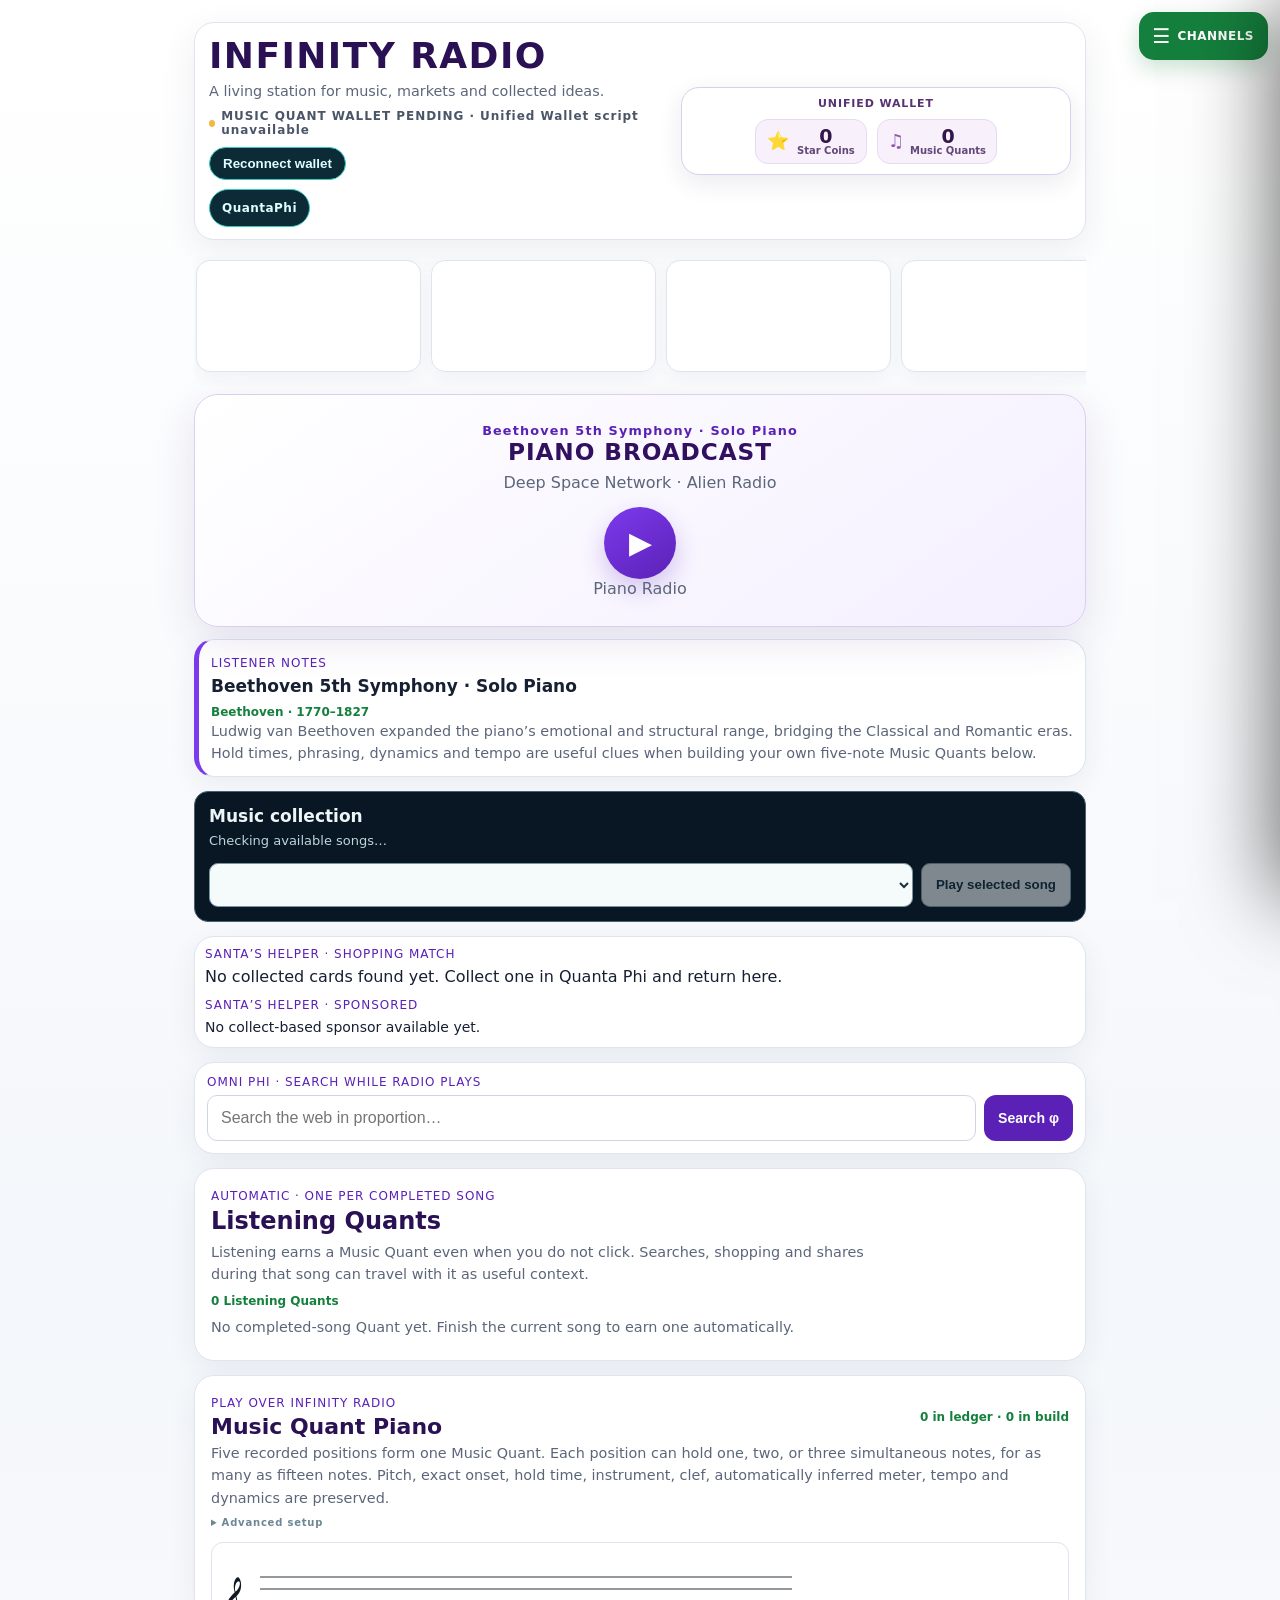
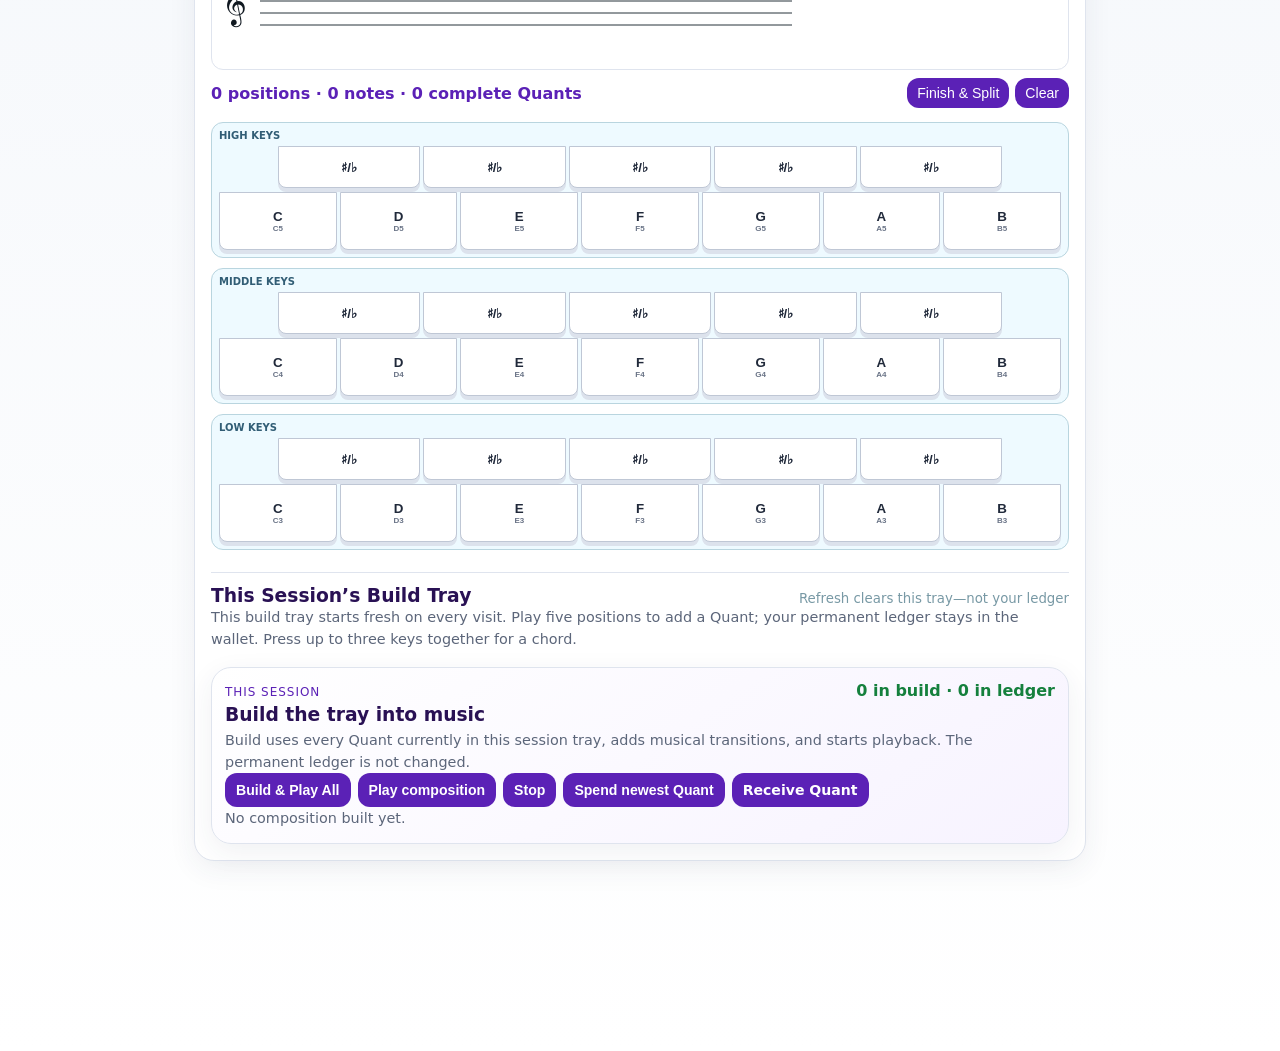
==== commit b8499efe: "ui: show full Infinity Radio catalog count and song selection controls" ====
--- a/index.html
+++ b/index.html
@@ -28,6 +28,14 @@
 .metal-widget{width:225px;height:106px;flex:0 0 225px;border:1px solid #314457;border-radius:8px;background:#06101d}
 .player{position:relative;overflow:hidden;margin-top:18px;border:1px solid #2d6278;border-radius:20px;padding:34px 20px;text-align:center;background:radial-gradient(circle at 50% 0,#143a50 0,#071426 45%,#030a12 100%);box-shadow:0 18px 50px #0008,inset 0 1px #ffffff12}.player::before{content:'';position:absolute;inset:auto -10% -65px;height:150px;background:repeating-linear-gradient(90deg,#16d9d133 0 3px,transparent 3px 11px);mask:linear-gradient(transparent,#000);opacity:.8}.player>*{position:relative;z-index:1}
 .player h1{font-size:22px;letter-spacing:2px;margin:0 0 8px}.player p{opacity:.72}
+.music-collection{margin:14px 0;padding:14px;background:#081723;border:1px solid #466270;border-radius:14px;color:#ecf6f8}
+.music-collection h2{font-size:17px;margin:0 0 6px}
+.music-collection p{font-size:13px;line-height:1.4;color:#bdd5db;margin:4px 0 12px}
+.music-collection-controls{display:flex;align-items:center;gap:8px;flex-wrap:wrap}
+#piano-library-select{min-width:160px;flex:1 1 210px;max-width:100%;min-height:44px;border-radius:9px;border:1px solid #7995a2;background:#f5fafb;color:#15313f;font-size:16px;padding:8px}
+#piano-library-play{min-height:44px;border-radius:9px;border:1px solid #8ba9b8;background:#f5fafb;color:#15313f;font-weight:800;padding:8px 14px;cursor:pointer}
+#piano-library-play:disabled{opacity:.5;cursor:not-allowed}
+
 #play-btn{width:76px;height:76px;border-radius:50%;border:1px solid #16d9d1;background:#092438;color:white;font-size:30px;margin-top:15px}
 .ad-rail{margin-top:14px;border:1px solid #314457;border-radius:10px;background:#06101d;padding:10px;min-height:58px}
 .ad-label{font-size:10px;letter-spacing:1.5px;opacity:.6;margin-bottom:6px}
@@ -82,9 +90,18 @@
 <h1 id="np-title">INFINITY RADIO</h1>
 <p id="np-artist">Continuous classical piano</p>
 <button id="play-btn" type="button" onclick="togglePlay()" aria-label="Play or pause">▶</button>
+<audio id="infinity-radio-audio" preload="auto" playsinline aria-label="Infinity Radio piano audio" hidden></audio>
 <div id="piano-status">Piano Radio</div>
 <div id="freq-display" hidden>88.1</div><div id="channel-name" hidden>PIANO</div><div id="signal-bars" hidden></div><ul id="channel-list" hidden></ul><div id="sig-meter-signal" hidden></div>
 </main>
+<section class="music-collection" aria-label="Infinity Radio music collection">
+  <h2>Music collection</h2>
+  <p id="piano-library-count" role="status" aria-live="polite">Checking available songs…</p>
+  <div class="music-collection-controls">
+    <select id="piano-library-select" aria-label="Choose a song from Infinity Radio"></select>
+    <button id="piano-library-play" type="button" disabled>Play selected song</button>
+  </div>
+</section>
 <section class="ad-rail" aria-label="Phi collects">
   <div class="ad-label">SANTA’S HELPER · SHOPPING MATCH</div>
   <div id="quanta-feed">Open Quanta Phi and collect cards to build this feed.</div>
@@ -113,7 +130,8 @@
 <script src="radio-device-wallet.js?v=20261013-owner-reconnect1"></script>
 <script>document.addEventListener("starquest:ledger-connected",()=>{const el=document.getElementById("ledgerState");if(el){el.textContent="UNIFIED WALLET CONNECTED";el.classList.add("connected")}window.ControlPhi?.refreshWallet?.()});document.addEventListener("starquest:ledger-error",event=>{const el=document.getElementById("ledgerState");if(el)el.textContent="WALLET PENDING · "+String(event.detail?.error||"UNKNOWN").replace(/_/g," ").toUpperCase()});document.addEventListener("DOMContentLoaded",()=>{if(!window.StarQuestAuth?.currentUser?.()){const el=document.getElementById("ledgerState");if(el)el.textContent="GUEST · CONNECT ACCOUNT FOR CLOUD WALLET"}});</script>
 <script src="https://unified-wallet.marvaseater.workers.dev/unified-wallet.js?v=20260927-cloud2"></script>
-<script src="app.js?v=20260927-archive100"></script>
+<script src="radio-queue.js?v=20261101-continuity"></script>
+<script src="app.js?v=20261102-visible-catalog1"></script>
 <script src="music-quant-store.js?v=20260927-idb1"></script>
 <script src="music-quant.js?v=20260928-cloud-commit7"></script>
 <script src="music-quant-composer.js?v=20260928-continuous1"></script>
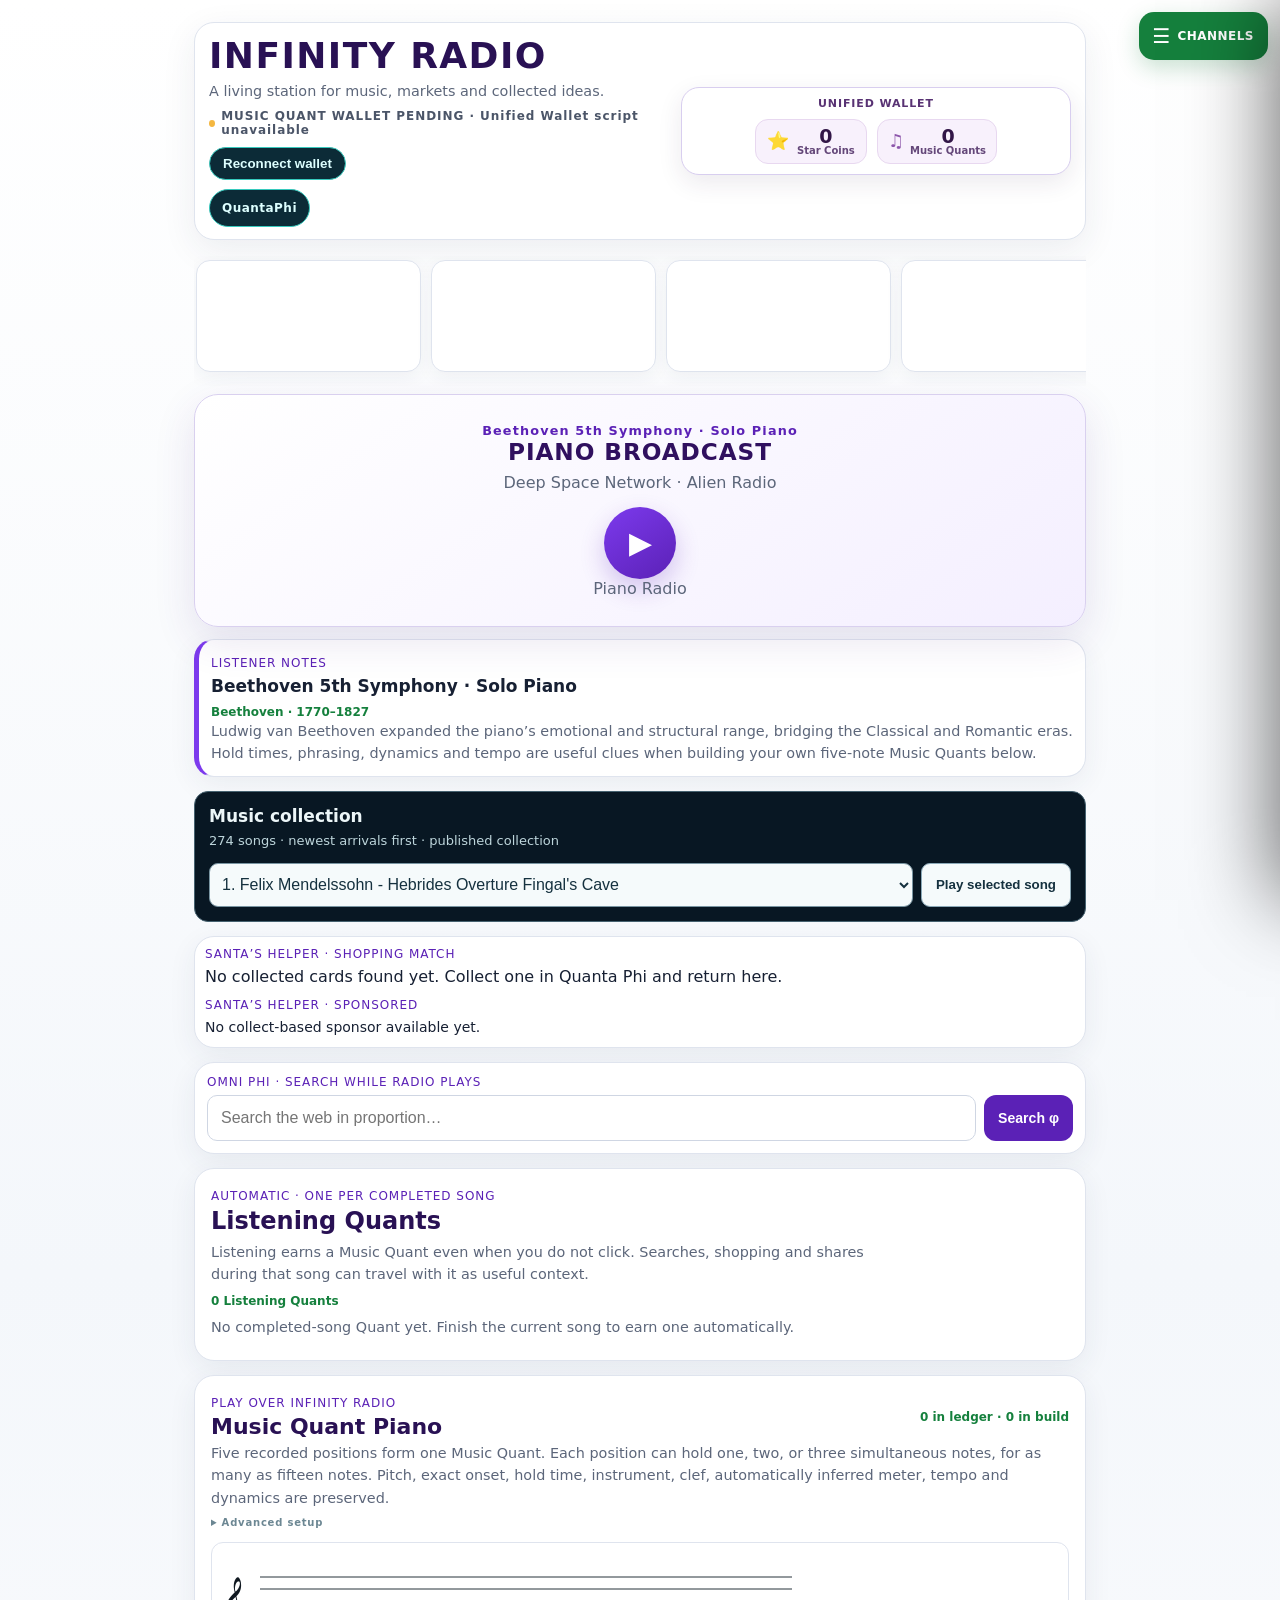
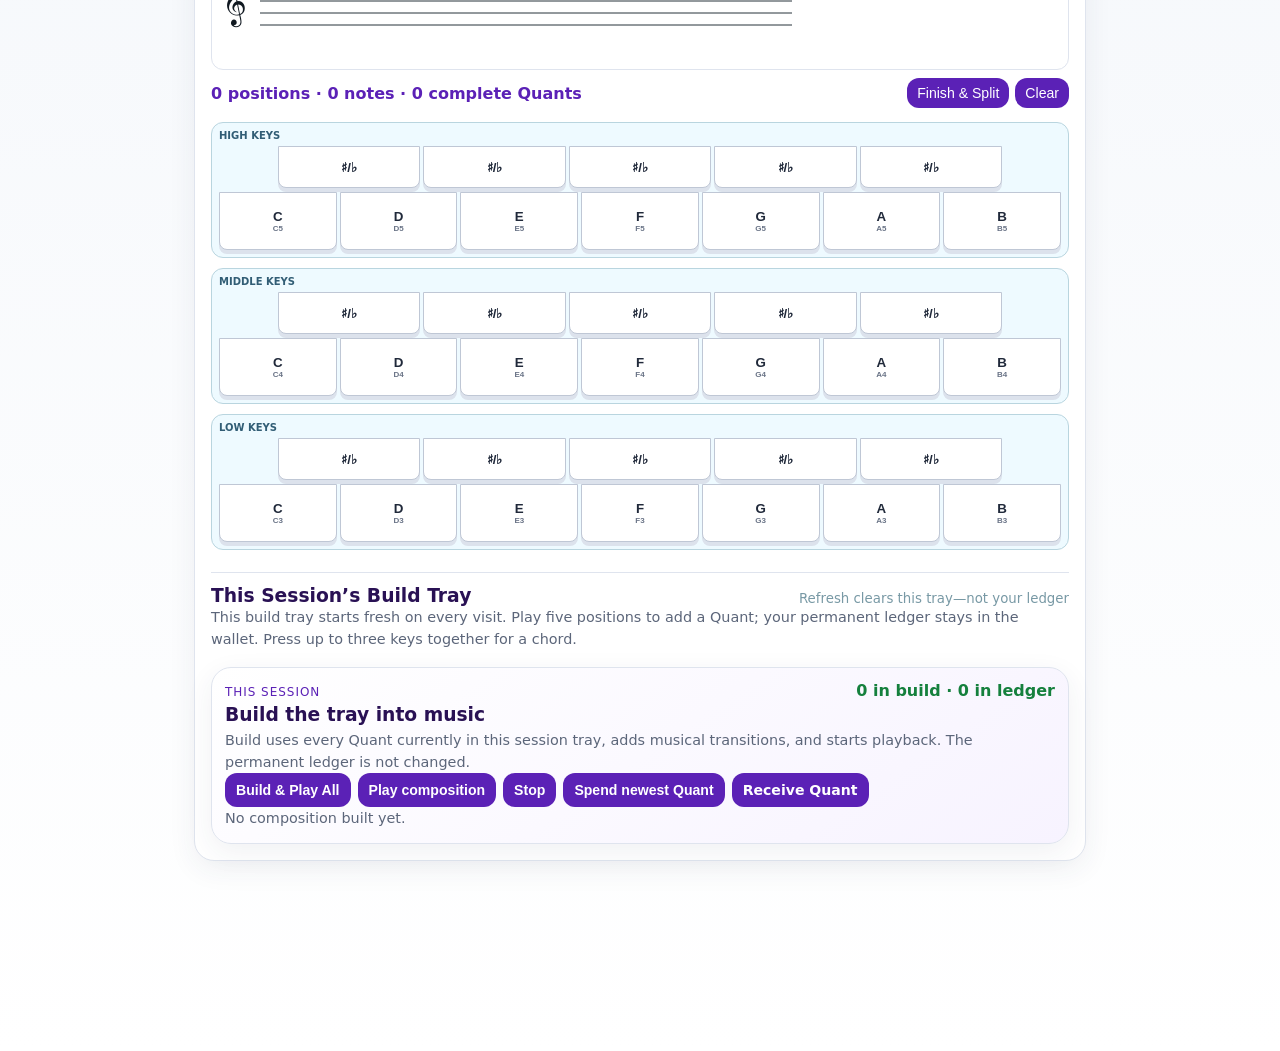
==== commit a00bf48c: "fix: force refreshed full radio catalog loader for all listeners" ====
--- a/index.html
+++ b/index.html
@@ -131,7 +131,7 @@
 <script>document.addEventListener("starquest:ledger-connected",()=>{const el=document.getElementById("ledgerState");if(el){el.textContent="UNIFIED WALLET CONNECTED";el.classList.add("connected")}window.ControlPhi?.refreshWallet?.()});document.addEventListener("starquest:ledger-error",event=>{const el=document.getElementById("ledgerState");if(el)el.textContent="WALLET PENDING · "+String(event.detail?.error||"UNKNOWN").replace(/_/g," ").toUpperCase()});document.addEventListener("DOMContentLoaded",()=>{if(!window.StarQuestAuth?.currentUser?.()){const el=document.getElementById("ledgerState");if(el)el.textContent="GUEST · CONNECT ACCOUNT FOR CLOUD WALLET"}});</script>
 <script src="https://unified-wallet.marvaseater.workers.dev/unified-wallet.js?v=20260927-cloud2"></script>
 <script src="radio-queue.js?v=20261101-continuity"></script>
-<script src="app.js?v=20261102-visible-catalog1"></script>
+<script src="app.js?v=20261102-274-snapshot2"></script>
 <script src="music-quant-store.js?v=20260927-idb1"></script>
 <script src="music-quant.js?v=20260928-cloud-commit7"></script>
 <script src="music-quant-composer.js?v=20260928-continuous1"></script>
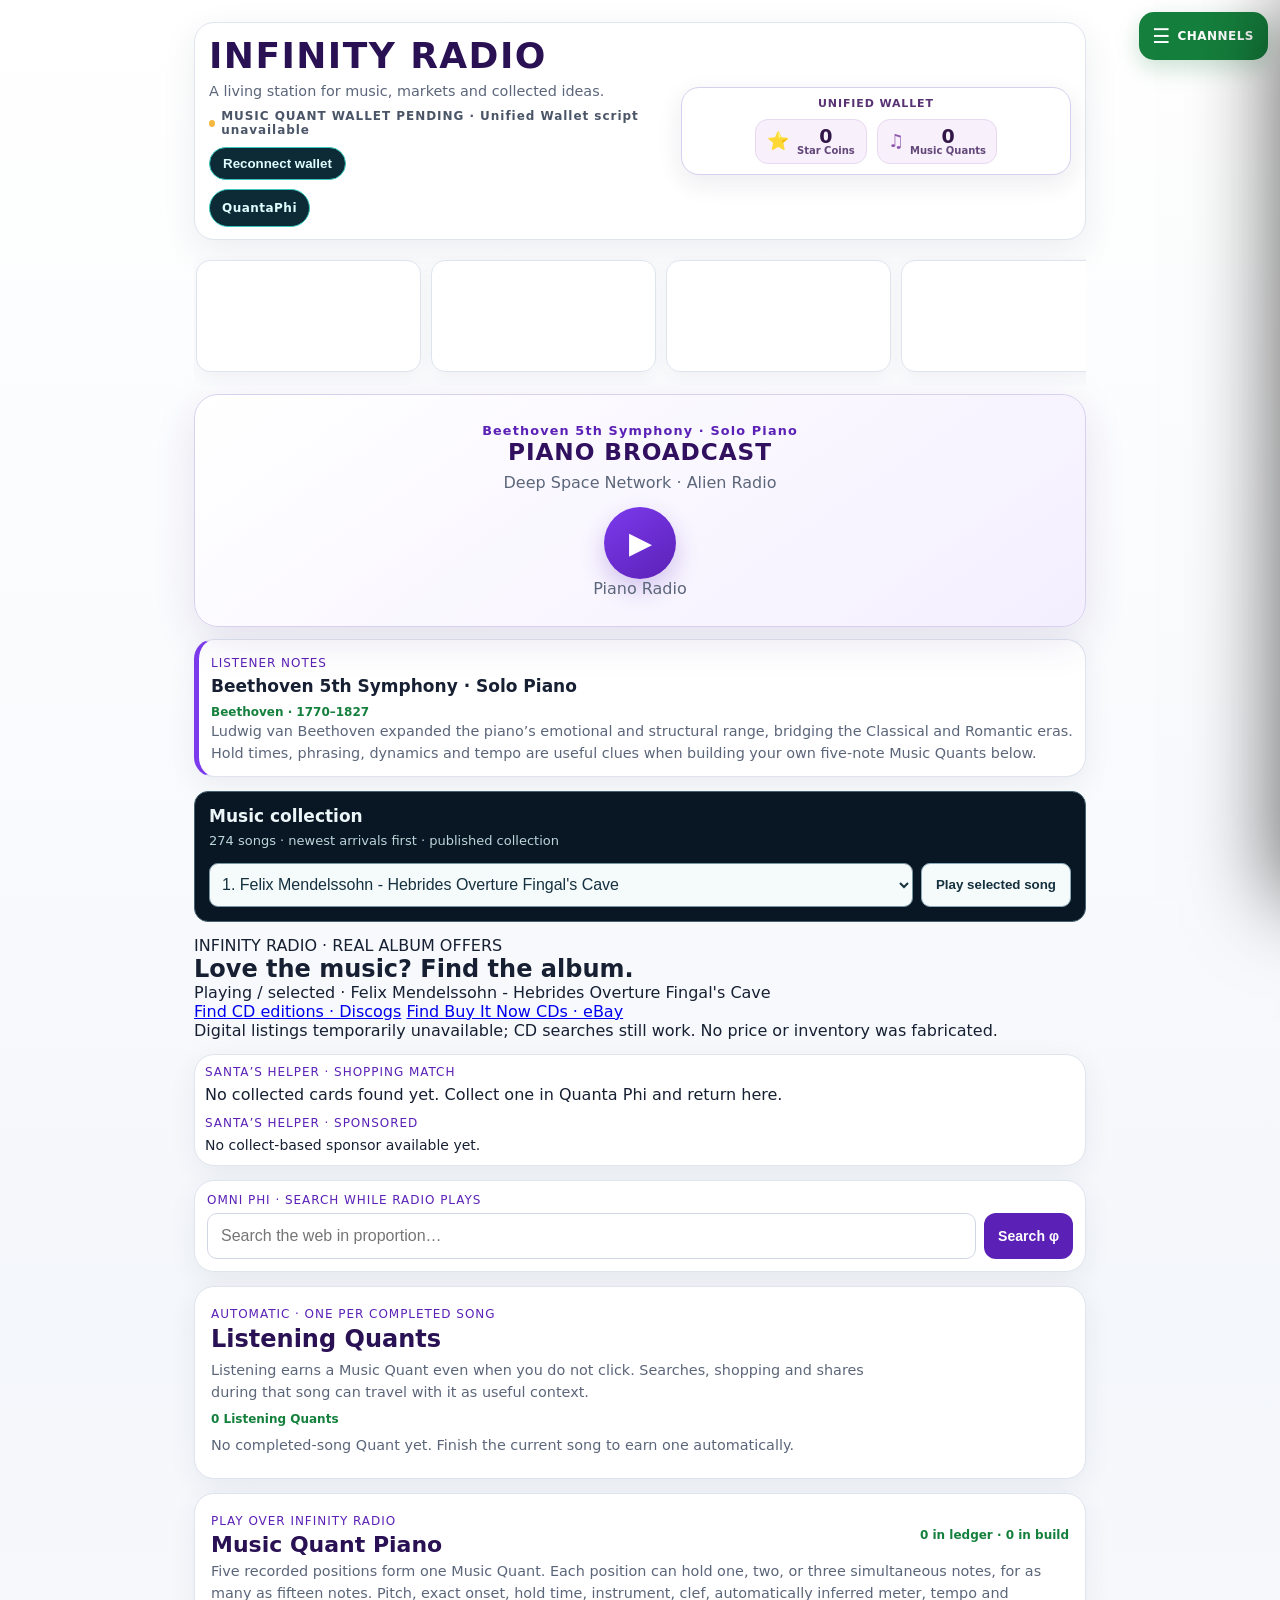
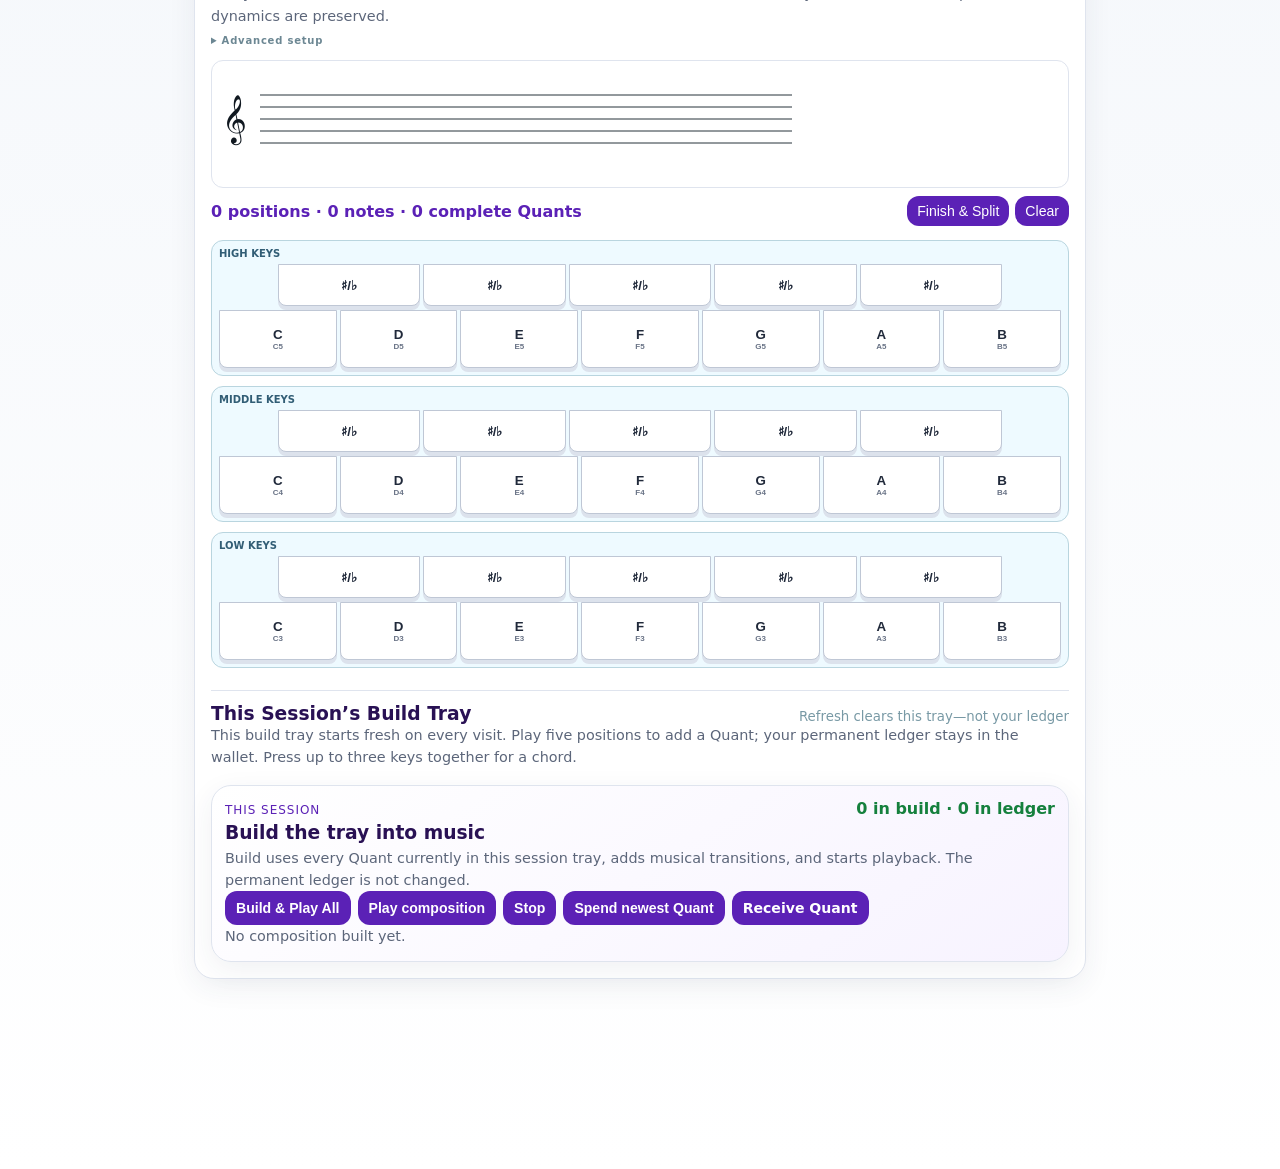
==== commit e97b73d3: "ui: display album artwork offers and CD searches beneath radio music selector" ====
--- a/index.html
+++ b/index.html
@@ -20,6 +20,7 @@
 <meta name="twitter:image" content="https://quantaphi.org/infinity-radio/social-preview.png">
 <meta name="twitter:image:alt" content="Infinity Radio — classical piano, live metals, and deep focus.">
 <link rel="stylesheet" href="style.css">
+<link rel="stylesheet" href="radio-album-offers.css?v=20261103-commerce1">
 <style>
 body{margin:0;background:#020812;color:#dff;font-family:Arial,sans-serif}
 .radio-shell{max-width:760px;margin:auto;padding:14px}
@@ -102,6 +103,19 @@
     <button id="piano-library-play" type="button" disabled>Play selected song</button>
   </div>
 </section>
+<section id="radio-album-shop" class="radio-album-shop" aria-label="Find physical and digital albums for this song" hidden>
+  <header>
+    <p class="radio-shop-eyebrow">INFINITY RADIO · REAL ALBUM OFFERS</p>
+    <h2>Love the music? Find the album.</h2>
+    <p id="radio-shop-track" class="radio-shop-track"></p>
+  </header>
+  <div id="radio-shop-cards" class="radio-shop-grid" aria-label="Matching digital album editions"></div>
+  <nav class="radio-shop-links" aria-label="Find physical CD editions">
+    <a id="radio-shop-cd" target="_blank" rel="noopener noreferrer">Find CD editions · Discogs</a>
+    <a id="radio-shop-ebay" target="_blank" rel="noopener noreferrer">Find Buy It Now CDs · eBay</a>
+  </nav>
+  <p id="radio-shop-note" class="radio-shop-note">Other recordings may use different performers. Retailer inventory and prices must be confirmed before purchase.</p>
+</section>
 <section class="ad-rail" aria-label="Phi collects">
   <div class="ad-label">SANTA’S HELPER · SHOPPING MATCH</div>
   <div id="quanta-feed">Open Quanta Phi and collect cards to build this feed.</div>
@@ -132,6 +146,7 @@
 <script src="https://unified-wallet.marvaseater.workers.dev/unified-wallet.js?v=20260927-cloud2"></script>
 <script src="radio-queue.js?v=20261101-continuity"></script>
 <script src="app.js?v=20261102-274-snapshot2"></script>
+<script src="radio-album-offers.js?v=20261103-commerce1"></script>
 <script src="music-quant-store.js?v=20260927-idb1"></script>
 <script src="music-quant.js?v=20260928-cloud-commit7"></script>
 <script src="music-quant-composer.js?v=20260928-continuous1"></script>
